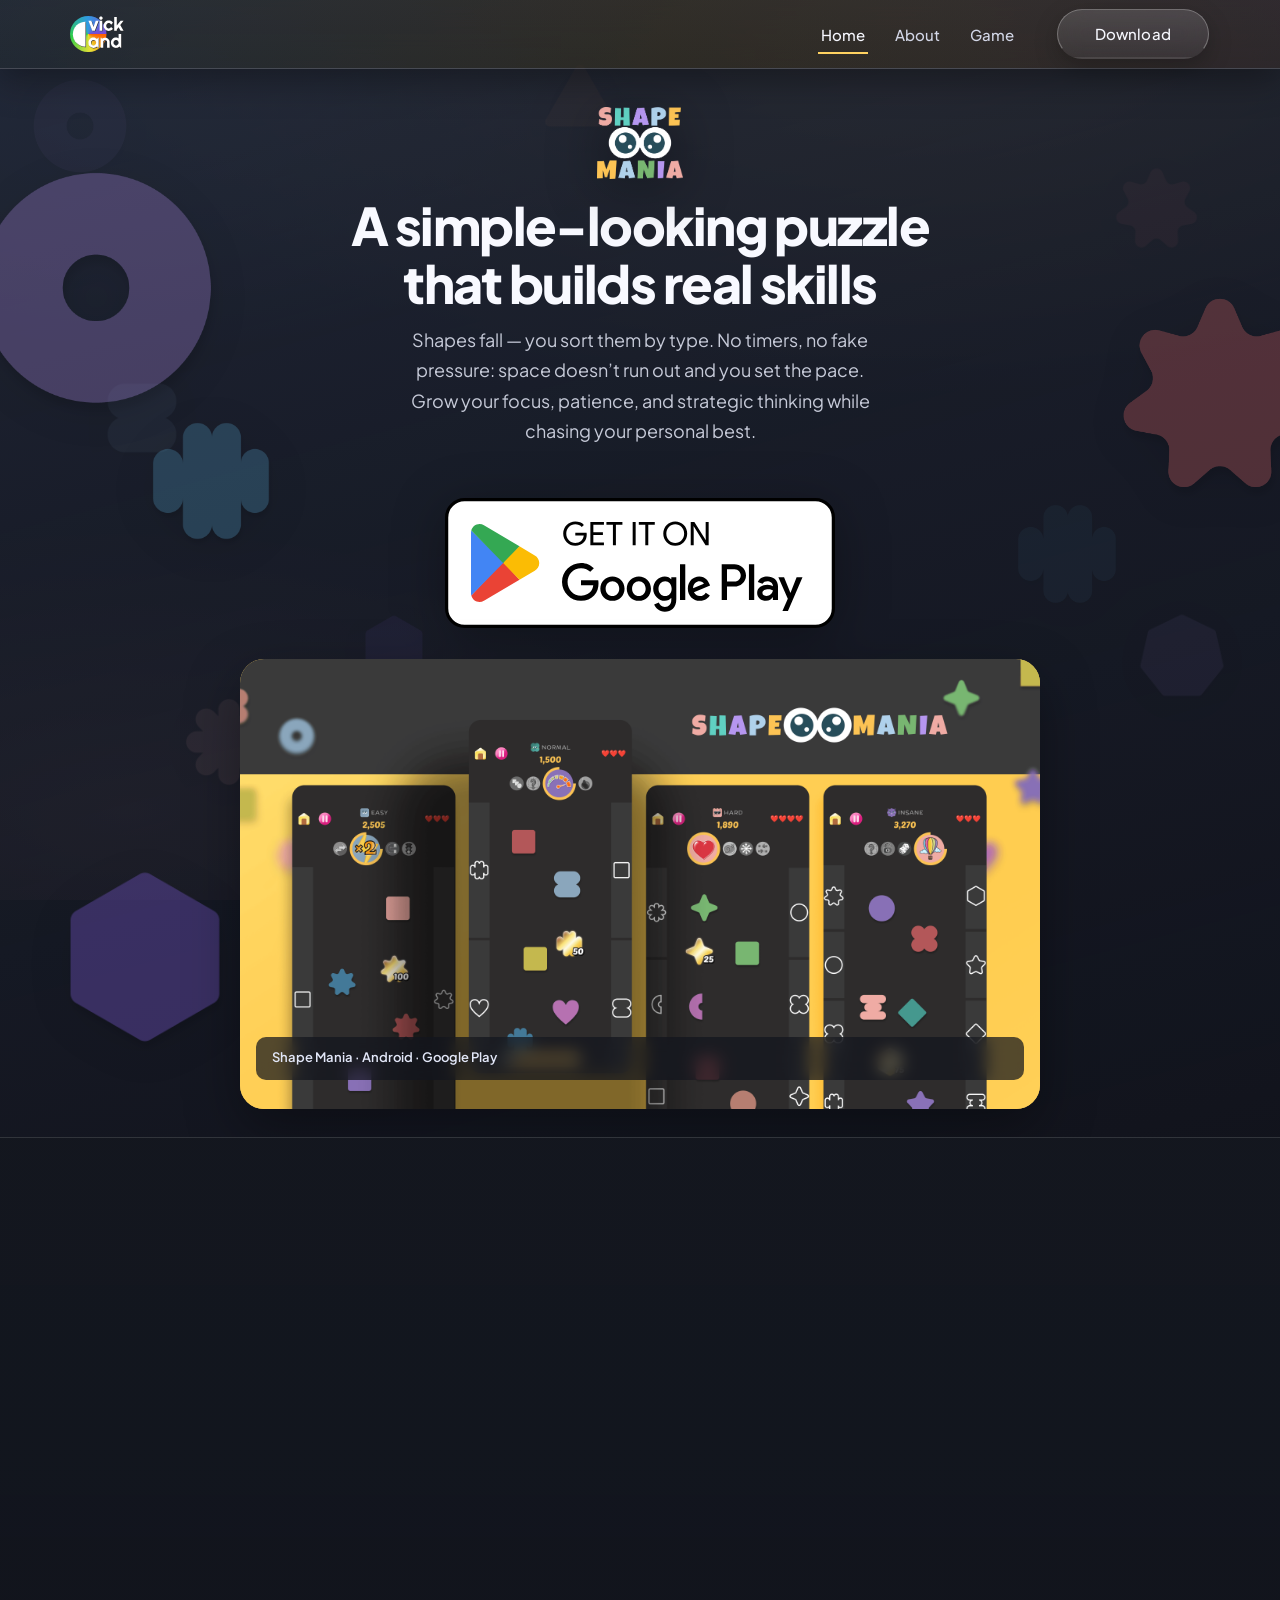
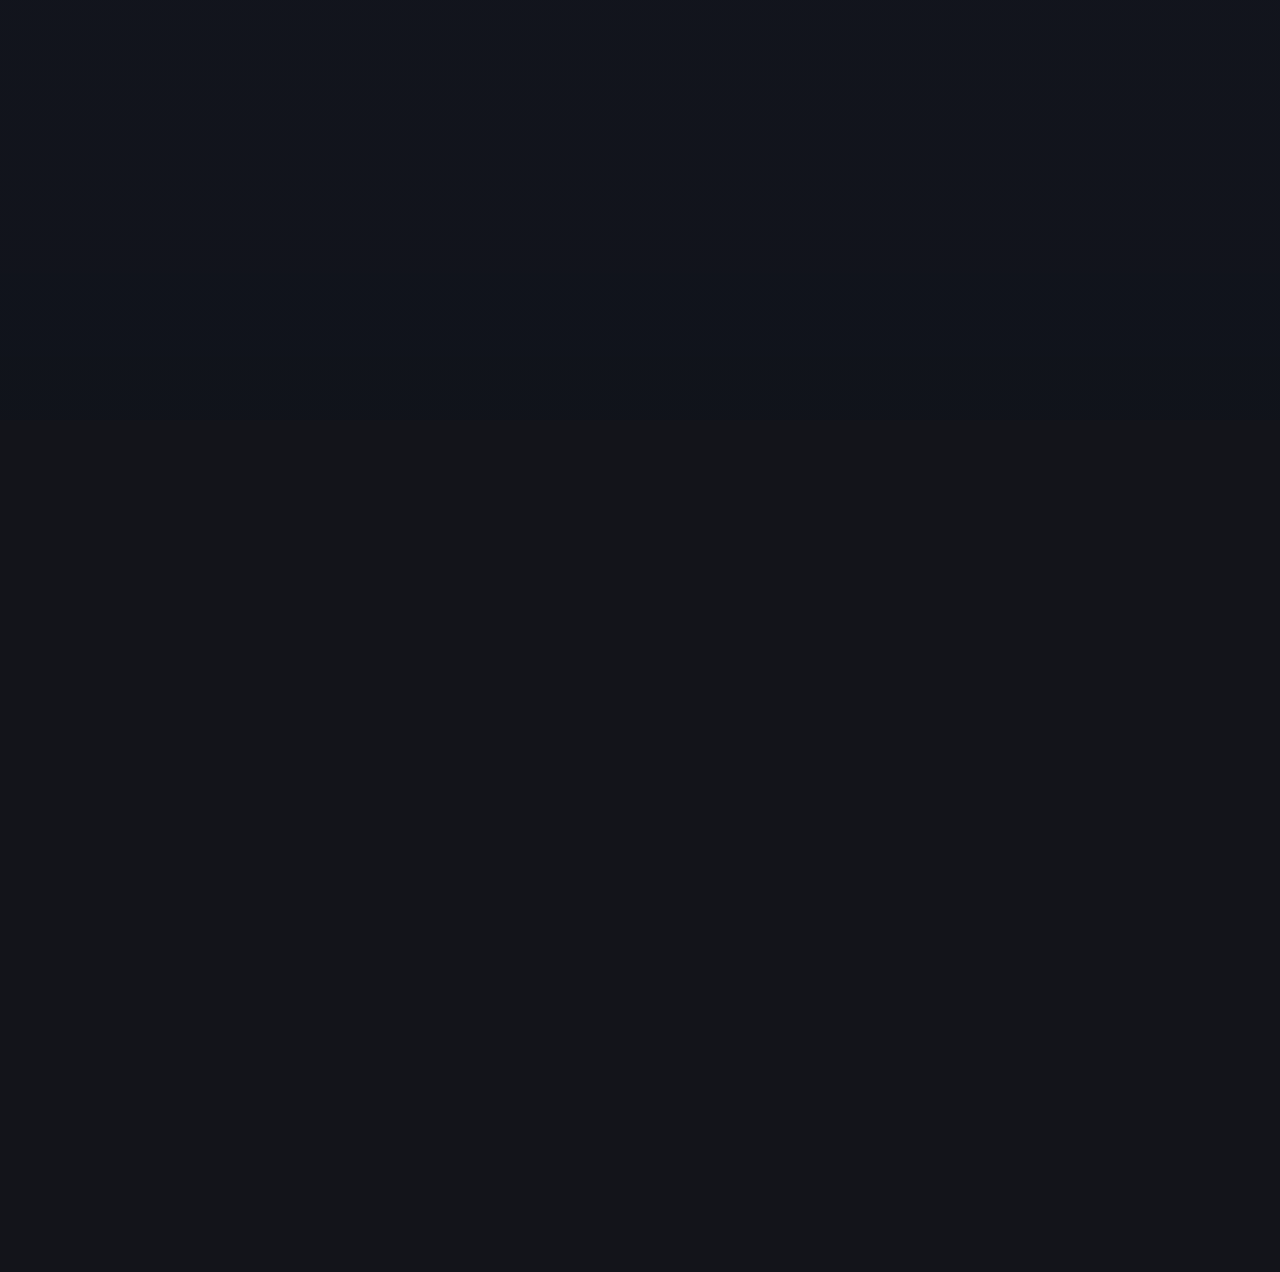
==== index.html @ 2ea6cae4 "Initial commit" ====
<!DOCTYPE html>
<html lang="en">
  <head>
    <meta charset="UTF-8" />
    <meta name="viewport" content="width=device-width, initial-scale=1" />
    <meta
      name="description"
      content="Shape Mania by VICKAND — sort falling shapes, beat your best score, daily challenges and streaks. Free on Google Play."
    />
    <title>Shape Mania — puzzle game by VICKAND</title>
    <meta name="robots" content="index, follow" />
    <link rel="canonical" href="/index.html" />
    <meta property="og:type" content="website" />
    <meta property="og:title" content="Shape Mania — puzzle game by VICKAND" />
    <meta
      property="og:description"
      content="Sort falling shapes, beat your best score, complete daily challenges, and keep your streak alive."
    />
    <meta property="og:url" content="/index.html" />
    <meta property="og:image" content="/assests/header%20image%20dev%20page%201.png" />
    <meta property="og:site_name" content="VICKAND" />
    <meta name="twitter:card" content="summary_large_image" />
    <meta name="twitter:title" content="Shape Mania — puzzle game by VICKAND" />
    <meta
      name="twitter:description"
      content="A skill-based puzzle game with self-paced gameplay, boosters, daily challenges, and streaks."
    />
    <meta name="twitter:image" content="/assests/header%20image%20dev%20page%201.png" />
    <meta name="theme-color" content="#ffd058" />
    <link rel="icon" type="image/svg+xml" href="assests/vickand%20logo%20favicon.svg" />
    <link rel="apple-touch-icon" href="assests/vickand%20logo%20favicon.svg" />
    <link rel="manifest" href="site.webmanifest" />
    <link rel="preconnect" href="https://fonts.googleapis.com" />
    <link rel="preconnect" href="https://fonts.gstatic.com" crossorigin />
    <link
      href="https://fonts.googleapis.com/css2?family=Plus+Jakarta+Sans:ital,wght@0,400;0,500;0,600;0,700;0,800;1,400&display=swap"
      rel="stylesheet"
    />
    <link rel="stylesheet" href="css/styles.css" />
  </head>
  <body>
    <a class="skip-link" href="#main">Skip to main content</a>
    <div class="ambient-shapes" aria-hidden="true">
      <span class="ambient-shapes__flake ambient-shapes__flake--1"></span>
      <span class="ambient-shapes__flake ambient-shapes__flake--2"></span>
      <span class="ambient-shapes__flake ambient-shapes__flake--3"></span>
      <span class="ambient-shapes__flake ambient-shapes__flake--4"></span>
      <span class="ambient-shapes__flake ambient-shapes__flake--5"></span>
      <span class="ambient-shapes__flake ambient-shapes__flake--6"></span>
      <span class="ambient-shapes__flake ambient-shapes__flake--7"></span>
      <span class="ambient-shapes__flake ambient-shapes__flake--8"></span>
    </div>
    <header class="site-header">
      <div class="container header-inner">
        <div class="brand" aria-label="VICKAND">
          <img
            src="assests/vickand%20logo%20no%20bg.svg"
            alt="VICKAND logo"
            width="54"
            height="54"
            decoding="async"
          />
        </div>
        <button
          type="button"
          class="nav-toggle"
          aria-expanded="false"
          aria-controls="site-menu"
          aria-label="Open menu"
        >
          <span class="nav-toggle-icon" aria-hidden="true"></span>
        </button>
        <nav class="site-nav" id="site-menu" aria-label="Main navigation">
          <ul>
            <li><a href="index.html" aria-current="page">Home</a></li>
            <li><a href="about.html">About</a></li>
            <li><a href="game.html">Game</a></li>
            <li class="nav-cta-wrap">
              <a
                class="nav-cta"
                href="https://play.google.com/store/apps/details?id=com.vickand.shapemania"
                >Download</a
              >
            </li>
          </ul>
        </nav>
      </div>
    </header>

    <main id="main">
      <section class="hero hero--focus" aria-labelledby="hero-title">
        <span class="hero-parallax-shape hero-parallax-shape--1" aria-hidden="true"></span>
        <span class="hero-parallax-shape hero-parallax-shape--2" aria-hidden="true"></span>
        <span class="hero-parallax-shape hero-parallax-shape--3" aria-hidden="true"></span>
        <div class="container">
          <div class="hero-focus reveal-on-scroll">
            <div class="game-mark game-mark--hero" aria-label="Shape Mania">
              <img
                src="assests/logo.png"
                alt="Shape Mania"
                width="280"
                height="80"
                decoding="async"
              />
            </div>
            <h1 id="hero-title">A simple-looking puzzle that builds real skills</h1>
            <p class="hero-lead hero-focus__lead">
              Shapes fall — you sort them by type. No timers, no fake pressure: space doesn’t run out
              and you set the pace. Grow your focus, patience, and strategic thinking while chasing your
              personal best.
            </p>

            <div class="hero-cta-hub">
              <a
                class="store-download-link"
                href="https://play.google.com/store/apps/details?id=com.vickand.shapemania"
                aria-label="Get Shape Mania on Google Play"
                ><img
                  src="assests/Store%20download%20button.svg"
                  alt="Get Shape Mania on Google Play"
                  width="390"
                  height="130"
                  decoding="async"
              /></a>
            </div>
          </div>

          <div class="hero-visual hero-visual--focus reveal-on-scroll reveal-on-scroll--delayed">
            <img
              src="assests/header%20image%20dev%20page%201.png"
              alt="Shape Mania screenshot — colourful shapes and gameplay"
              width="1200"
              height="750"
              decoding="async"
              fetchpriority="high"
            />
            <p class="hero-badge">Shape Mania · Android · Google Play</p>
          </div>
        </div>
      </section>

      <section class="section section--screens reveal-on-scroll" aria-labelledby="screens-title">
        <div class="container">
          <header class="section-header section-header--wide section-header--center">
            <h2 id="screens-title" class="section-title">Gameplay in motion</h2>
            <p class="section-intro">
              Stills from the live build — bright shapes, clear goals, room to focus.
            </p>
          </header>
          <div class="screenshot-strip screenshot-strip--five screenshot-strip--showcase" role="list">
            <figure class="screenshot-frame" role="listitem">
              <img
                src="assests/phone%20screenshot%208.png"
                alt="Shape Mania — in-game progression"
                width="390"
                height="844"
                loading="lazy"
                fetchpriority="low"
                decoding="async"
              />
            </figure>
            <figure class="screenshot-frame" role="listitem">
              <img
                src="assests/phone%20screenshot%202.png"
                alt="Shape Mania — colourful shapes on the board"
                width="390"
                height="844"
                loading="lazy"
                fetchpriority="low"
                decoding="async"
              />
            </figure>
            <figure class="screenshot-frame" role="listitem">
              <img
                src="assests/phone%20screenshot%203.png"
                alt="Shape Mania — sorting gameplay moment"
                width="390"
                height="844"
                loading="lazy"
                fetchpriority="low"
                decoding="async"
              />
            </figure>
            <figure class="screenshot-frame" role="listitem">
              <img
                src="assests/phone%20screenshot%206.png"
                alt="Shape Mania — challenge or menu screen"
                width="390"
                height="844"
                loading="lazy"
                fetchpriority="low"
                decoding="async"
              />
            </figure>
            <figure class="screenshot-frame" role="listitem">
              <img
                src="assests/phone%20screenshot%209.png"
                alt="Shape Mania — score or results view"
                width="390"
                height="844"
                loading="lazy"
                fetchpriority="low"
                decoding="async"
              />
            </figure>
          </div>
        </div>
      </section>

      <section class="section section--texture reveal-on-scroll" aria-labelledby="features-title">
        <div class="container">
          <header class="section-header section-header--center">
            <h2 id="features-title" class="section-title">What makes Shape Mania stick with you</h2>
            <p class="section-intro">
              The essentials of the experience — aligned with how we describe the game on Google Play.
            </p>
          </header>
          <div class="card-grid">
            <article class="card">
              <div class="card-icon" aria-hidden="true">
                <img
                  class="card-icon__img"
                  src="assests/shapes%20outline%20and%20fill-2.png"
                  alt=""
                  width="64"
                  height="64"
                  decoding="async"
                />
              </div>
              <h3>Real progress</h3>
              <p>
                Feel your focus sharpen, patterns click faster, and decisions get cleaner. That’s not
                cosmetic stats — it’s skill that compounds session after session.
              </p>
            </article>
            <article class="card">
              <div class="card-icon" aria-hidden="true">
                <img
                  class="card-icon__img"
                  src="assests/shapes%20outline%20and%20fill-5.png"
                  alt=""
                  width="64"
                  height="64"
                  decoding="async"
                />
              </div>
              <h3>You vs. your best score</h3>
              <p>
                No online leaderboards — just yesterday’s number waiting to be beaten. Honest competition
                with yourself.
              </p>
            </article>
            <article class="card">
              <div class="card-icon" aria-hidden="true">
                <img
                  class="card-icon__img"
                  src="assests/shapes%20outline%20and%20fill-11.png"
                  alt=""
                  width="64"
                  height="64"
                  decoding="async"
                />
              </div>
              <h3>Challenges &amp; streaks</h3>
              <p>
                Fresh daily objectives test you in new ways. Keep a streak going for rewards and turn
                consistency into a habit.
              </p>
            </article>
          </div>
        </div>
      </section>

      <section class="container reveal-on-scroll" aria-labelledby="cta-title">
        <div class="cta-band">
          <h2 id="cta-title">How far can you go?</h2>
          <p>
            Boosters add real strategy: play safe or risk big for score multipliers — your call. Track your
            personal history: last week’s ceiling becomes this week’s floor.
          </p>
          <a
            class="store-download-link"
            href="https://play.google.com/store/apps/details?id=com.vickand.shapemania"
            aria-label="Get Shape Mania on Google Play"
          >
            <img
              src="assests/Store%20download%20button.svg"
              alt="Get Shape Mania on Google Play"
              width="390"
              height="130"
              decoding="async"
              loading="lazy"
            />
          </a>
        </div>
      </section>
    </main>

    <footer class="site-footer">
      <div class="container footer-inner">
        <div class="footer-brand">
          <img
            src="assests/vickand%20logo%20no%20bg.svg"
            alt=""
            width="36"
            height="36"
            decoding="async"
          />
          <span>VICKAND · Shape Mania</span>
        </div>
        <div class="footer-links">
          <a href="about.html">About</a>
          <a href="game.html">Game</a>
          <a href="https://play.google.com/store/apps/details?id=com.vickand.shapemania">Google Play</a>
        </div>
      </div>
    </footer>

    <script src="js/main.js" defer></script>
  </body>
</html>
---- css/styles.css ----
/* VICKAND / Shape Mania — site styles
   Palette from brand assets; background textures use project images */

:root {
  --asset-header: url("../assests/header%20image%20dev%20page%201.png");
  --asset-promo: url("../assests/google%20play%20stop%20frame.png");
  --asset-shape-a: url("../assests/shapes%20outline%20and%20fill.png");
  --asset-shape-b: url("../assests/shapes%20outline%20and%20fill-5.png");
  --asset-shape-c: url("../assests/shapes%20outline%20and%20fill-10.png");
  --asset-shape-d: url("../assests/shapes%20outline%20and%20fill-2.png");
  --asset-shape-e: url("../assests/shapes%20outline%20and%20fill-3.png");
  --asset-shape-f: url("../assests/shapes%20outline%20and%20fill-4.png");
  --asset-shape-g: url("../assests/shapes%20outline%20and%20fill-7.png");
  --asset-shape-h: url("../assests/shapes%20outline%20and%20fill-11.png");
  --color-bg: #13141a;
  --color-bg-warm: #1b1d26;
  --color-surface: rgba(255, 255, 255, 0.08);
  --color-ink: #f7f8ff;
  --color-ink-muted: #c6cad8;
  --color-body: #dde1ee;
  --color-gold: #ffd261;
  --color-coral: #eea89b;
  --color-slate: #84abc4;
  --color-accent-rose: #b35759;
  --color-accent-green: #78b671;
  --color-border: rgba(232, 237, 255, 0.18);
  --color-btn-dark: #1a1f2c;
  --radius-sm: 10px;
  --radius-md: 16px;
  --radius-lg: 24px;
  --shadow-sm: 0 8px 24px rgba(0, 0, 0, 0.24);
  --shadow-md: 0 20px 54px rgba(0, 0, 0, 0.34);
  --font-sans: "Plus Jakarta Sans", system-ui, sans-serif;
  --header-height: 4.25rem;
  --ease-out: cubic-bezier(0.22, 1, 0.36, 1);
  --max-width: 72rem;
  --space-section: clamp(3.5rem, 8vw, 6rem);
  --ease-spring: cubic-bezier(0.34, 1.56, 0.64, 1);
  --duration-hover: 0.35s;
  --leading-body: 1.68;
  --leading-tight-heading: 1.18;
}

@keyframes hero-pulse-ring {
  0% {
    transform: scale(1);
    opacity: 0.55;
  }
  100% {
    transform: scale(1.18);
    opacity: 0;
  }
}

/* Continuous gold sweep on primary CTA */
@keyframes hero-shine-loop {
  0% {
    transform: translateX(-165%) skewX(-11deg);
  }
  100% {
    transform: translateX(235%) skewX(-11deg);
  }
}

@keyframes float-visual {
  0%,
  100% {
    transform: translateY(0);
  }
  50% {
    transform: translateY(-6px);
  }
}

@keyframes shape-drift-a {
  0%,
  100% {
    transform: translate3d(var(--parallax-x, 0px), var(--parallax-y, 0px), 0) rotate(-4deg);
  }
  50% {
    transform: translate3d(
        calc(var(--parallax-x, 0px) - 12px),
        calc(var(--parallax-y, 0px) - 10px),
        0
      )
      rotate(4deg);
  }
}

@keyframes shape-drift-b {
  0%,
  100% {
    transform: translate3d(var(--parallax-x, 0px), var(--parallax-y, 0px), 0) rotate(6deg);
  }
  50% {
    transform: translate3d(
        calc(var(--parallax-x, 0px) + 10px),
        calc(var(--parallax-y, 0px) + 12px),
        0
      )
      rotate(-4deg);
  }
}

@keyframes shape-drift-c {
  0%,
  100% {
    transform: translate3d(var(--parallax-x, 0px), var(--parallax-y, 0px), 0) rotate(-3deg) scale(1);
  }
  33% {
    transform: translate3d(
        calc(var(--parallax-x, 0px) + 14px),
        calc(var(--parallax-y, 0px) - 16px),
        0
      )
      rotate(8deg)
      scale(1.05);
  }
  66% {
    transform: translate3d(
        calc(var(--parallax-x, 0px) - 12px),
        calc(var(--parallax-y, 0px) + 10px),
        0
      )
      rotate(-6deg)
      scale(0.97);
  }
}

@keyframes nav-item-in {
  from {
    opacity: 0;
    transform: translateX(16px);
  }
  to {
    opacity: 1;
    transform: translateX(0);
  }
}

@keyframes ambient-float-1 {
  0%,
  100% {
    transform: translate3d(0, 0, 0) rotate(0deg);
  }
  25% {
    transform: translate3d(2.8vmin, -3.4vmin, 0) rotate(9deg);
  }
  50% {
    transform: translate3d(-2.2vmin, -1.2vmin, 0) rotate(-6deg);
  }
  75% {
    transform: translate3d(-2.6vmin, 3.2vmin, 0) rotate(7deg);
  }
}

@keyframes ambient-float-2 {
  0%,
  100% {
    transform: translate3d(0, 0, 0) rotate(0deg) scale(1);
  }
  33% {
    transform: translate3d(-3.6vmin, 2.9vmin, 0) rotate(-11deg) scale(1.1);
  }
  66% {
    transform: translate3d(3.2vmin, -2.4vmin, 0) rotate(9deg) scale(0.94);
  }
}

@keyframes ambient-float-3 {
  0%,
  100% {
    transform: translate3d(0, 0, 0) rotate(0deg);
  }
  20% {
    transform: translate3d(2.6vmin, 3.4vmin, 0) rotate(8deg);
  }
  45% {
    transform: translate3d(-3vmin, 1.8vmin, 0) rotate(-5deg);
  }
  70% {
    transform: translate3d(-2.4vmin, -3.1vmin, 0) rotate(-9deg);
  }
  90% {
    transform: translate3d(1.8vmin, -1.4vmin, 0) rotate(5deg);
  }
}

*,
*::before,
*::after {
  box-sizing: border-box;
}

html {
  scroll-behavior: smooth;
  background-color: var(--color-bg);
}

@media (prefers-reduced-motion: reduce) {
  html {
    scroll-behavior: auto;
  }

  *,
  *::before,
  *::after {
    animation-duration: 0.01ms !important;
    animation-iteration-count: 1 !important;
    transition-duration: 0.01ms !important;
  }

  .btn-play-hero__pulse,
  .hero-visual--focus {
    animation: none !important;
  }

  .btn-play-hero__shine::after {
    animation: none !important;
    opacity: 0 !important;
  }

  .reveal-on-scroll {
    opacity: 1 !important;
    transform: none !important;
  }

  .ambient-shapes__flake {
    animation: none !important;
  }

  .hero-parallax-shape {
    animation: none !important;
  }

  .hero--focus::after,
  .section--screens::before,
  .section--screens::after {
    animation: none !important;
  }
}

body {
  margin: 0;
  font-family: var(--font-sans);
  font-size: 1.0625rem;
  line-height: var(--leading-body);
  color: var(--color-body);
  background-color: transparent;
  -webkit-font-smoothing: antialiased;
  position: relative;
  isolation: isolate;
}

body.is-menu-open {
  overflow: hidden;
}

/* Soft page wash (CSS only — no promo / header artwork) */
body::before {
  content: "";
  position: fixed;
  inset: 0;
  z-index: -2;
  pointer-events: none;
  background: radial-gradient(
      ellipse 120% 80% at 70% 0%,
      rgba(255, 210, 97, 0.2) 0%,
      transparent 55%
    ),
    radial-gradient(
      ellipse 90% 60% at 10% 90%,
      rgba(238, 168, 155, 0.12) 0%,
      transparent 52%
    ),
    radial-gradient(
      ellipse 75% 62% at 12% 8%,
      rgba(132, 171, 196, 0.16) 0%,
      transparent 50%
    ),
    var(--color-bg);
}

/* Floating shape sprites — no Google Play / hero promo art */
.ambient-shapes {
  position: fixed;
  inset: 0;
  z-index: 0;
  pointer-events: none;
  overflow: hidden;
}

.ambient-shapes__flake {
  position: absolute;
  display: block;
  background-size: contain;
  background-repeat: no-repeat;
  background-position: center;
  opacity: 0.27;
  transform-origin: 50% 50%;
  will-change: transform;
  filter: drop-shadow(0 4px 14px rgba(0, 0, 0, 0.25));
}

.ambient-shapes__flake--1 {
  top: 8%;
  left: 2%;
  width: min(11vw, 108px);
  height: min(11vw, 108px);
  background-image: var(--asset-shape-a);
  animation: ambient-float-1 22s cubic-bezier(0.45, 0, 0.55, 1) infinite;
}

.ambient-shapes__flake--2 {
  top: 18%;
  right: 6%;
  width: min(9vw, 92px);
  height: min(9vw, 92px);
  background-image: var(--asset-shape-d);
  animation: ambient-float-2 28s cubic-bezier(0.45, 0, 0.55, 1) infinite;
  animation-delay: -5s;
}

.ambient-shapes__flake--3 {
  top: 42%;
  left: 8%;
  width: min(8vw, 80px);
  height: min(8vw, 80px);
  background-image: var(--asset-shape-e);
  animation: ambient-float-3 20s cubic-bezier(0.45, 0, 0.55, 1) infinite;
  animation-delay: -3s;
}

.ambient-shapes__flake--4 {
  bottom: 12%;
  left: 14%;
  width: min(10vw, 100px);
  height: min(10vw, 100px);
  background-image: var(--asset-shape-b);
  animation: ambient-float-2 25s cubic-bezier(0.45, 0, 0.55, 1) infinite;
  animation-delay: -9s;
}

.ambient-shapes__flake--5 {
  top: 55%;
  right: 12%;
  width: min(12vw, 118px);
  height: min(12vw, 118px);
  background-image: var(--asset-shape-f);
  animation: ambient-float-1 30s cubic-bezier(0.45, 0, 0.55, 1) infinite;
  animation-delay: -7s;
}

.ambient-shapes__flake--6 {
  bottom: 22%;
  right: 4%;
  width: min(9vw, 94px);
  height: min(9vw, 94px);
  background-image: var(--asset-shape-c);
  animation: ambient-float-3 24s cubic-bezier(0.45, 0, 0.55, 1) infinite;
  animation-delay: -11s;
}

.ambient-shapes__flake--7 {
  top: 68%;
  left: 28%;
  width: min(7vw, 72px);
  height: min(7vw, 72px);
  background-image: var(--asset-shape-g);
  animation: ambient-float-2 18s cubic-bezier(0.45, 0, 0.55, 1) infinite;
  animation-delay: -4s;
}

.ambient-shapes__flake--8 {
  top: 6%;
  left: 42%;
  width: min(8vw, 84px);
  height: min(8vw, 84px);
  background-image: var(--asset-shape-h);
  animation: ambient-float-1 26s cubic-bezier(0.45, 0, 0.55, 1) infinite;
  animation-delay: -13s;
}

@media (max-width: 640px) {
  .ambient-shapes__flake {
    opacity: 0.19;
  }

  .ambient-shapes__flake--7,
  .ambient-shapes__flake--8 {
    display: none;
  }
}

main,
.site-footer {
  position: relative;
  z-index: 1;
}

img {
  max-width: 100%;
  height: auto;
  display: block;
}

a {
  color: var(--color-accent-rose);
  text-decoration-thickness: 1px;
  text-underline-offset: 0.15em;
  transition: color var(--duration-hover) var(--ease-out);
}

a:hover {
  color: var(--color-ink);
}

:focus-visible {
  outline: 2px solid var(--color-accent-green);
  outline-offset: 3px;
}

.skip-link {
  position: absolute;
  left: -9999px;
  top: 0;
  padding: 0.75rem 1rem;
  background: var(--color-ink);
  color: var(--color-surface);
  z-index: 9999;
  border-radius: var(--radius-sm);
}

.skip-link:focus {
  left: 1rem;
  top: 1rem;
}

/* ---------- Layout ---------- */

.container {
  width: min(100% - 2rem, var(--max-width));
  margin-inline: auto;
}

/* ---------- Site header ---------- */

.site-header {
  position: sticky;
  top: 0;
  z-index: 200;
  min-height: var(--header-height);
  padding-block: 0.35rem;
  background: linear-gradient(180deg, rgba(24, 27, 36, 0.82) 0%, rgba(19, 22, 30, 0.8) 100%);
  backdrop-filter: blur(14px);
  -webkit-backdrop-filter: blur(14px);
  border-bottom: 1px solid rgba(198, 202, 216, 0.26);
  box-shadow: 0 10px 36px rgba(0, 0, 0, 0.35);
  transition: background 0.35s var(--ease-out), box-shadow 0.35s var(--ease-out),
    border-color 0.35s var(--ease-out);
}

.site-header:hover {
  background: linear-gradient(180deg, rgba(30, 33, 44, 0.9) 0%, rgba(20, 23, 32, 0.88) 100%);
  border-bottom-color: rgba(255, 210, 97, 0.42);
  box-shadow: 0 16px 40px rgba(0, 0, 0, 0.4);
}

.site-header::before {
  content: "";
  position: absolute;
  inset: 0;
  pointer-events: none;
  background: linear-gradient(
    90deg,
    rgba(132, 171, 196, 0.2) 0%,
    rgba(255, 210, 97, 0.16) 52%,
    rgba(238, 168, 155, 0.18) 100%
  );
  opacity: 0.55;
}

.header-inner {
  position: relative;
  z-index: 1;
  min-height: calc(var(--header-height) - 0.7rem);
  padding-inline: 0.35rem;
  display: flex;
  align-items: center;
  justify-content: space-between;
  gap: 1.2rem;
}

.brand {
  display: flex;
  align-items: center;
  gap: 0;
  text-decoration: none;
  color: var(--color-ink);
  font-weight: 700;
  font-size: 1.125rem;
  letter-spacing: -0.02em;
  transition: transform var(--duration-hover) var(--ease-out),
    opacity var(--duration-hover) var(--ease-out);
}

.brand:hover {
  color: var(--color-ink);
  transform: translateY(-1px);
}

.brand:active {
  transform: translateY(0);
}

.brand img {
  width: 54px;
  height: 54px;
  object-fit: contain;
  border-radius: var(--radius-sm);
  transition: transform 0.4s var(--ease-out), box-shadow 0.4s var(--ease-out);
}

.brand:hover img {
  transform: scale(1.06) rotate(-2deg);
  box-shadow: 0 8px 24px rgba(255, 208, 88, 0.35);
}

.nav-toggle {
  display: none;
  align-items: center;
  justify-content: center;
  width: 44px;
  height: 44px;
  padding: 0;
  border: 1px solid var(--color-border);
  border-radius: var(--radius-sm);
  background: var(--color-surface);
  cursor: pointer;
  color: var(--color-ink);
  transition: transform 0.35s var(--ease-spring), background 0.35s var(--ease-out),
    border-color 0.35s var(--ease-out), box-shadow 0.35s var(--ease-out);
}

.nav-toggle:hover {
  border-color: rgba(46, 44, 44, 0.16);
  box-shadow: 0 6px 22px rgba(255, 208, 88, 0.28);
  background: #fffef9;
}

.nav-toggle[aria-expanded="true"] {
  background: linear-gradient(180deg, rgba(40, 46, 63, 0.92) 0%, rgba(28, 33, 48, 0.94) 100%);
  border-color: rgba(255, 210, 97, 0.5);
  box-shadow: 0 10px 26px rgba(0, 0, 0, 0.34), 0 0 0 1px rgba(255, 210, 97, 0.18) inset;
  color: #ffe8a7;
}

.nav-toggle:active {
  transform: scale(0.96);
}

.nav-toggle-icon {
  display: block;
  width: 20px;
  height: 2px;
  background: currentColor;
  position: relative;
  transition: background 0.38s var(--ease-out);
}

.nav-toggle-icon::before,
.nav-toggle-icon::after {
  content: "";
  position: absolute;
  left: 0;
  width: 100%;
  height: 2px;
  background: currentColor;
  border-radius: 1px;
  transition: transform 0.38s var(--ease-spring), top 0.38s var(--ease-spring),
    opacity 0.25s var(--ease-out);
}

.nav-toggle-icon::before {
  top: -6px;
}

.nav-toggle-icon::after {
  top: 6px;
}

[aria-expanded="true"] .nav-toggle-icon {
  background: transparent;
}

[aria-expanded="true"] .nav-toggle-icon::before {
  top: 0;
  transform: rotate(45deg);
}

[aria-expanded="true"] .nav-toggle-icon::after {
  top: 0;
  transform: rotate(-45deg);
}

.site-nav ul {
  list-style: none;
  margin: 0;
  padding: 0;
  display: flex;
  align-items: center;
  gap: 0.45rem 1.5rem;
}

.site-nav a {
  text-decoration: none;
  color: #d3d7e7;
  font-weight: 500;
  font-size: 0.9375rem;
  padding: 0.5rem 0.2rem;
  border-bottom: 2px solid transparent;
  transition: color var(--duration-hover) var(--ease-out),
    border-color var(--duration-hover) var(--ease-out), transform 0.3s var(--ease-out);
}

.site-nav a:hover {
  color: #ffffff;
  border-bottom-color: rgba(255, 208, 88, 0.65);
  transform: translateY(-1px);
}

.site-nav a[aria-current="page"] {
  color: var(--color-ink);
  border-bottom-color: var(--color-gold);
}

.nav-cta {
  display: inline-flex;
  align-items: center;
  justify-content: center;
  padding: 0.95rem 2.6rem;
  margin: 0.15rem 0.1rem;
  min-height: 3.1rem;
  min-width: 9.5rem;
  border-radius: 999px;
  background: linear-gradient(180deg, rgba(255, 255, 255, 0.14) 0%, rgba(255, 255, 255, 0.06) 100%);
  color: #f7f8ff !important;
  font-weight: 600;
  font-size: 0.875rem;
  letter-spacing: 0.01em;
  border: 1px solid rgba(255, 255, 255, 0.28);
  backdrop-filter: blur(14px);
  -webkit-backdrop-filter: blur(14px);
  text-decoration: none !important;
  transition: transform 0.35s var(--ease-spring), box-shadow 0.35s var(--ease-out),
    background 0.35s var(--ease-out);
  box-shadow: var(--shadow-sm);
}

.nav-cta:hover {
  color: #ffffff !important;
  transform: translateY(-2px) scale(1.03);
  box-shadow: 0 14px 36px rgba(46, 44, 44, 0.18), 0 0 0 1px rgba(255, 208, 88, 0.35);
  background: linear-gradient(180deg, rgba(255, 255, 255, 0.2) 0%, rgba(255, 255, 255, 0.1) 100%);
}

.nav-backdrop {
  position: fixed;
  inset: 0;
  top: var(--header-height);
  z-index: 150;
  background: rgba(46, 44, 44, 0.3);
  backdrop-filter: blur(5px);
  -webkit-backdrop-filter: blur(5px);
  opacity: 0;
  visibility: hidden;
  pointer-events: none;
  transition: opacity 0.4s var(--ease-out), visibility 0.4s;
}

.nav-backdrop.is-visible {
  opacity: 1;
  visibility: visible;
  pointer-events: auto;
}

@media (max-width: 768px) {
  .site-header {
    padding-block: 0.2rem;
  }

  .header-inner {
    min-height: calc(var(--header-height) - 0.4rem);
    padding-inline: 0.1rem;
  }

  .nav-toggle {
    display: flex;
  }

  .site-nav {
    position: fixed;
    top: var(--header-height);
    right: 0;
    bottom: 0;
    left: 0;
    width: 100%;
    max-width: 100%;
    max-height: calc(100dvh - var(--header-height));
    overflow-y: auto;
    background: linear-gradient(180deg, rgba(26, 31, 45, 0.97) 0%, rgba(18, 22, 34, 0.98) 100%);
    backdrop-filter: blur(18px);
    -webkit-backdrop-filter: blur(18px);
    padding: 1.1rem 1.1rem 1.6rem;
    border-top: 1px solid rgba(255, 255, 255, 0.14);
    border-left: none;
    border-radius: 0;
    box-shadow: 0 16px 42px rgba(0, 0, 0, 0.46);
    z-index: 180;
    transform: translateY(-8px);
    opacity: 0;
    visibility: hidden;
    transition: transform 0.38s var(--ease-spring), opacity 0.32s var(--ease-out),
      visibility 0.38s, box-shadow 0.38s var(--ease-out);
  }

  .site-nav.is-open {
    transform: translateY(0);
    opacity: 1;
    visibility: visible;
  }

  .site-nav ul {
    flex-direction: column;
    align-items: stretch;
    gap: 0;
  }

  .site-nav li {
    border-bottom: 1px solid var(--color-border);
    opacity: 0;
    transform: translateX(12px);
  }

  .site-nav.is-open li {
    animation: nav-item-in 0.45s var(--ease-out) forwards;
  }

  .site-nav.is-open li:nth-child(1) {
    animation-delay: 0.04s;
  }
  .site-nav.is-open li:nth-child(2) {
    animation-delay: 0.09s;
  }
  .site-nav.is-open li:nth-child(3) {
    animation-delay: 0.14s;
  }
  .site-nav.is-open li:nth-child(4) {
    animation-delay: 0.19s;
  }

  .site-nav a {
    display: block;
    padding: 1rem 0;
    font-size: 1.0625rem;
  }

  .site-nav a:hover {
    transform: translateX(4px);
  }

  .site-nav .nav-cta-wrap {
    margin-top: 1rem;
    border: none;
  }

  .site-nav .nav-cta {
    width: 100%;
    padding: 1rem 1.55rem;
    min-height: 3.15rem;
  }

  /* Mobile perf: tone down expensive blur/filter layers */
  .site-header,
  .site-nav,
  .nav-backdrop,
  .card,
  .cta-band,
  .split-visual,
  .screenshot-frame {
    backdrop-filter: none;
    -webkit-backdrop-filter: none;
  }

  .ambient-shapes__flake,
  .hero-parallax-shape,
  .hero--focus::after,
  .section--screens::before,
  .section--screens::after {
    filter: none;
  }

  .ambient-shapes__flake {
    opacity: 0.16;
  }
}

@media (max-width: 768px) and (pointer: coarse) {
  /* iOS/Android keeps :hover after tap; avoid the white sticky square */
  .nav-toggle:hover {
    background: var(--color-surface);
    border-color: var(--color-border);
    box-shadow: none;
  }
}

@media (min-width: 769px) {
  .site-nav .nav-cta-wrap {
    margin-left: 0.85rem;
    list-style: none;
  }
}

/* ---------- Hero ---------- */

.hero {
  position: relative;
  padding: clamp(2.5rem, 6vw, 4rem) 0 var(--space-section);
  background: linear-gradient(
    165deg,
    rgba(34, 41, 58, 0.82) 0%,
    rgba(26, 31, 45, 0.74) 40%,
    rgba(17, 20, 31, 0.62) 100%
  );
  overflow: hidden;
}

.hero .container {
  position: relative;
  z-index: 1;
  display: flex;
  flex-direction: column;
  align-items: center;
}

/* Home: centered story + primary install as focal point */
.hero--focus {
  --parallax-x: 0px;
  --parallax-y: 0px;
  padding-top: clamp(1.35rem, 3.2vw, 2.35rem);
  padding-bottom: clamp(1rem, 2.75vw, 1.75rem);
}

/* Intentionally no .hero::before — avoids google play stop frame / yellow promo on hero */

.hero--focus::after {
  content: "";
  position: absolute;
  z-index: 0;
  width: min(26vw, 268px);
  aspect-ratio: 1;
  left: -3%;
  top: 8%;
  background-image: var(--asset-shape-a);
  background-size: contain;
  background-repeat: no-repeat;
  opacity: 0.4;
  pointer-events: none;
  animation: shape-drift-a 14s ease-in-out infinite;
  will-change: transform;
  filter: drop-shadow(0 8px 22px rgba(0, 0, 0, 0.22));
}

.hero-parallax-shape {
  position: absolute;
  z-index: 0;
  display: block;
  pointer-events: none;
  background-size: contain;
  background-repeat: no-repeat;
  background-position: center;
  opacity: 0.38;
  will-change: transform;
  filter: drop-shadow(0 8px 24px rgba(0, 0, 0, 0.24));
}

.hero-parallax-shape--1 {
  top: 20%;
  right: -4%;
  width: min(22vw, 220px);
  aspect-ratio: 1;
  background-image: var(--asset-shape-d);
  animation: shape-drift-b 16s ease-in-out infinite;
  animation-delay: -3s;
}

.hero-parallax-shape--2 {
  bottom: 8%;
  left: 4%;
  width: min(19vw, 188px);
  aspect-ratio: 1;
  background-image: var(--asset-shape-g);
  animation: shape-drift-c 18s ease-in-out infinite;
  animation-delay: -6s;
}

.hero-parallax-shape--3 {
  top: 32%;
  left: 11%;
  width: min(14vw, 140px);
  aspect-ratio: 1;
  background-image: var(--asset-shape-f);
  animation: shape-drift-a 15s ease-in-out infinite;
  animation-delay: -8s;
  opacity: 0.4;
}

@media (max-width: 640px) {
  .hero-parallax-shape--1 {
    top: 14%;
    right: -8%;
    width: min(30vw, 140px);
    opacity: 0.32;
  }

  .hero-parallax-shape--2 {
    bottom: 4%;
    left: -2%;
    width: min(28vw, 128px);
    opacity: 0.3;
  }

  .hero-parallax-shape--3 {
    top: 28%;
    left: -4%;
    width: min(24vw, 116px);
    opacity: 0.32;
  }
}

.hero-focus {
  text-align: center;
  max-width: 38rem;
  width: 100%;
  margin-inline: auto;
  padding-bottom: clamp(1.15rem, 2.8vw, 1.9rem);
  display: flex;
  flex-direction: column;
  align-items: center;
}

.game-mark {
  display: inline-flex;
  align-items: center;
  justify-content: center;
  margin: 0 auto 0.65rem;
  padding: 0.35rem 0.65rem;
  border-radius: 999px;
  background: rgba(255, 255, 255, 0.1);
  border: 1px solid rgba(255, 255, 255, 0.24);
  box-shadow: 0 12px 30px rgba(0, 0, 0, 0.28);
  backdrop-filter: blur(10px);
  -webkit-backdrop-filter: blur(10px);
}

.game-mark--hero {
  display: flex;
  align-items: center;
  justify-content: center;
  margin: 0 auto clamp(0.65rem, 2vw, 1.1rem);
  padding: 0;
  max-width: min(100%, 24rem);
  background: none;
  border: none;
  box-shadow: none;
  backdrop-filter: none;
  -webkit-backdrop-filter: none;
  border-radius: 0;
}

.game-mark img {
  height: clamp(32px, 6vw, 44px);
  width: auto;
}

.game-mark--hero img {
  height: auto;
  width: 100%;
  max-height: clamp(2.85rem, 12vw, 4.5rem);
  object-fit: contain;
  object-position: center;
  filter: drop-shadow(0 8px 28px rgba(0, 0, 0, 0.45));
}

.hero-focus h1 {
  margin: 0 auto 0.75rem;
  font-size: clamp(2rem, 4.5vw, 3.25rem);
  font-weight: 800;
  line-height: 1.12;
  letter-spacing: -0.03em;
  color: #f8f9ff;
  max-width: 22ch;
  text-wrap: balance;
}

@media (min-width: 960px) {
  .hero-focus h1 {
    max-width: 26ch;
  }
}

.hero-focus__lead {
  margin: 0 auto;
  max-width: 44ch;
  line-height: 1.7;
  text-wrap: pretty;
  color: var(--color-body);
}

.hero-cta-hub {
  display: flex;
  flex-direction: column;
  align-items: center;
  gap: 0.75rem;
  margin-top: clamp(1.05rem, 2.8vw, 1.45rem);
  width: 100%;
  justify-content: center;
}

.btn-play-hero {
  position: relative;
  display: inline-flex;
  align-items: center;
  justify-content: center;
  box-sizing: border-box;
  width: fit-content;
  max-width: 100%;
  margin: 0.35rem auto;
  padding: 1.15rem 1.95rem;
  border-radius: 999px;
  font-family: inherit;
  font-weight: 600;
  font-size: clamp(1rem, 2.5vw, 1.125rem);
  letter-spacing: 0.01em;
  line-height: 1;
  text-decoration: none;
  color: #1a1f2c !important;
  background: linear-gradient(145deg, #ffe078 0%, var(--color-gold) 40%, #ffc93d 100%);
  border: 2px solid rgba(255, 255, 255, 0.55);
  box-shadow: 0 4px 0 rgba(180, 130, 40, 0.35), 0 18px 48px rgba(255, 200, 70, 0.45),
    0 0 0 1px rgba(46, 44, 44, 0.06);
  cursor: pointer;
  overflow: visible;
  transition: transform 0.4s var(--ease-spring), box-shadow 0.4s var(--ease-out),
    filter 0.35s var(--ease-out), color 0.35s var(--ease-out);
}

.btn-play-hero:hover {
  color: #141720 !important;
  transform: translateY(-4px) scale(1.03);
  filter: brightness(1.03);
  box-shadow: 0 6px 0 rgba(180, 130, 40, 0.38), 0 26px 56px rgba(255, 190, 60, 0.55),
    0 0 0 1px rgba(46, 44, 44, 0.08);
}

.btn-play-hero:active {
  color: #141720 !important;
  transform: translateY(-1px) scale(1.01);
  box-shadow: 0 2px 0 rgba(180, 130, 40, 0.35), 0 12px 32px rgba(255, 200, 70, 0.4);
}

.btn-play-hero__inner {
  position: relative;
  z-index: 2;
  display: inline-flex;
  align-items: center;
  justify-content: center;
  gap: 0.65rem;
  min-width: 0;
  text-align: center;
  transform: none;
}

.btn-play-hero__icon {
  flex-shrink: 0;
  opacity: 1;
  color: inherit;
  display: block;
}

.btn-play-hero__pulse {
  position: absolute;
  inset: -6px;
  border-radius: inherit;
  border: 2px solid rgba(255, 208, 88, 0.85);
  z-index: 0;
  pointer-events: none;
  animation: hero-pulse-ring 2.4s var(--ease-out) infinite;
}

.btn-play-hero__shine {
  position: absolute;
  inset: 0;
  border-radius: inherit;
  overflow: hidden;
  z-index: 1;
  pointer-events: none;
}

.btn-play-hero__shine::after {
  content: "";
  position: absolute;
  top: 0;
  bottom: 0;
  width: 45%;
  left: 0;
  background: linear-gradient(
    105deg,
    transparent 0%,
    rgba(255, 255, 255, 0.75) 48%,
    rgba(255, 246, 210, 0.35) 52%,
    transparent 100%
  );
  opacity: 0.72;
  animation: hero-shine-loop 3.2s linear infinite;
  will-change: transform;
}

.btn-play-hero:hover .btn-play-hero__shine::after {
  opacity: 0.92;
  animation-duration: 2.35s;
}

.store-download-link {
  display: inline-flex;
  align-items: center;
  justify-content: center;
  text-decoration: none;
  line-height: 0;
}

.store-download-link img {
  display: block;
  width: clamp(220px, 64vw, 390px);
  height: auto;
  max-width: 100%;
  filter: drop-shadow(0 10px 26px rgba(0, 0, 0, 0.3));
  transition: transform 0.35s var(--ease-spring), filter 0.35s var(--ease-out);
}

.store-download-link:hover img {
  transform: translateY(-2px) scale(1.015);
  filter: drop-shadow(0 14px 32px rgba(0, 0, 0, 0.34));
}

.hero-visual--focus {
  margin-top: 0;
  animation: float-visual 5.5s ease-in-out infinite;
  transition: box-shadow 0.45s var(--ease-out);
}

.hero-visual--focus:hover {
  box-shadow: 0 24px 56px rgba(46, 44, 44, 0.16);
}

.hero-visual--focus img {
  transition: transform 0.45s var(--ease-spring);
}

.hero-visual--focus:hover img {
  transform: scale(1.02);
}

/* Hero promo: show full artwork (no crop); gold frame fills any letterboxing */
.hero--focus .hero-visual {
  max-width: min(100%, 50rem);
  margin-inline: auto;
  display: block;
}

.hero--focus .hero-visual img {
  width: 100%;
  height: auto;
  aspect-ratio: auto;
  object-fit: contain;
  object-position: center center;
  display: block;
}

.section-eyebrow--spaced {
  margin-bottom: 0.65rem;
}

/* Scroll reveal */
.reveal-on-scroll {
  opacity: 1;
  transform: none;
}

.js .reveal-on-scroll {
  opacity: 0;
  transform: translateY(18px);
  transition: opacity 0.65s var(--ease-out), transform 0.65s var(--ease-out);
}

.js .reveal-on-scroll.is-visible {
  opacity: 1;
  transform: translateY(0);
}

.js .reveal-on-scroll--delayed {
  transition-delay: 0.12s;
}

.hero-grid {
  display: grid;
  gap: clamp(2rem, 5vw, 3.5rem);
  align-items: center;
}

@media (min-width: 900px) {
  .hero-grid {
    grid-template-columns: 1fr 1.05fr;
    gap: 3rem;
  }
}

.hero-copy h1 {
  margin: 0 0 1rem;
  font-size: clamp(2rem, 4.5vw, 3.25rem);
  font-weight: 800;
  line-height: 1.12;
  letter-spacing: -0.03em;
  color: var(--color-ink);
}

.hero-lead {
  margin: 0 0 1.75rem;
  font-size: 1.125rem;
  color: var(--color-ink-muted);
  max-width: 36ch;
}

.hero-actions {
  display: flex;
  flex-wrap: wrap;
  gap: 0.75rem 1rem;
  align-items: center;
}

.btn {
  display: inline-flex;
  align-items: center;
  justify-content: center;
  gap: 0.5rem;
  padding: 0.88rem 1.65rem;
  min-height: 3.2rem;
  margin: 0.2rem 0;
  border-radius: 999px;
  font-family: inherit;
  font-weight: 600;
  font-size: 0.9375rem;
  line-height: 1;
  text-decoration: none;
  border: 2px solid transparent;
  cursor: pointer;
  transition: transform 0.38s var(--ease-spring), box-shadow 0.38s var(--ease-out),
    background 0.38s var(--ease-out), color 0.38s var(--ease-out),
    border-color 0.38s var(--ease-out);
}

.btn__icon-play {
  flex-shrink: 0;
  opacity: 0.95;
  display: block;
}

.btn-primary {
  background: var(--color-btn-dark);
  color: #f7f8ff;
  border-color: rgba(255, 255, 255, 0.16);
  box-shadow: var(--shadow-sm);
}

.btn-primary:hover {
  transform: translateY(-3px) scale(1.02);
  box-shadow: 0 16px 40px rgba(0, 0, 0, 0.35);
  color: #ffffff;
}

.btn-secondary {
  background: rgba(255, 255, 255, 0.08);
  color: #edf0ff;
  border-color: var(--color-border);
  backdrop-filter: blur(10px);
  -webkit-backdrop-filter: blur(10px);
}

.btn-secondary:hover {
  border-color: rgba(255, 255, 255, 0.42);
  color: #ffffff;
  background: rgba(255, 255, 255, 0.14);
}

.hero-visual {
  position: relative;
  border-radius: var(--radius-lg);
  overflow: hidden;
  box-shadow: var(--shadow-md);
  background: var(--color-gold);
}

.hero-visual img {
  width: 100%;
  height: auto;
  aspect-ratio: auto;
  object-fit: contain;
  object-position: center;
  display: block;
}

.hero-badge {
  position: absolute;
  bottom: 1rem;
  left: 1rem;
  right: 1rem;
  max-width: calc(100% - 2rem);
  padding: 0.65rem 1rem;
  background: rgba(18, 21, 30, 0.72);
  backdrop-filter: blur(8px);
  border-radius: var(--radius-sm);
  font-size: 0.8125rem;
  font-weight: 600;
  color: #e2e7f8;
}

/* ---------- Sections ---------- */

.section {
  padding: var(--space-section) 0;
}

/* Render offscreen blocks lazily where supported */
.section,
.about-block,
.game-preview,
.section--game-dual,
.site-footer {
  content-visibility: auto;
  contain-intrinsic-size: 1px 760px;
}

.section--texture {
  position: relative;
  overflow: hidden;
}

/* Texture wash only — no promo SVG / store frame */
.section--texture::before {
  content: "";
  position: absolute;
  left: -8%;
  top: 15%;
  width: min(52vw, 420px);
  height: min(52vw, 420px);
  border-radius: 50%;
  pointer-events: none;
  background: radial-gradient(
    circle at 40% 40%,
    rgba(132, 171, 196, 0.16) 0%,
    rgba(255, 208, 88, 0.1) 38%,
    transparent 68%
  );
  opacity: 0.85;
  filter: blur(0.5px);
}

.section--texture .container {
  position: relative;
  z-index: 1;
}

.section-header {
  max-width: 42rem;
  margin-bottom: clamp(2.25rem, 4.5vw, 3.25rem);
}

.section-header--wide {
  max-width: 48rem;
}

.section-eyebrow {
  margin: 0 0 0.5rem;
  font-size: 0.8125rem;
  font-weight: 700;
  letter-spacing: 0.08em;
  text-transform: uppercase;
  color: var(--color-accent-rose);
}

.section-title {
  margin: 0 0 0.85rem;
  font-size: clamp(1.75rem, 3vw, 2.25rem);
  font-weight: 800;
  letter-spacing: -0.02em;
  line-height: var(--leading-tight-heading);
  text-wrap: balance;
  color: var(--color-ink);
}

.section-intro {
  margin: 0;
  color: var(--color-ink-muted);
  font-size: 1.0625rem;
  line-height: 1.68;
  max-width: 44rem;
  text-wrap: pretty;
}

/* Feature cards */
.card-grid {
  display: grid;
  gap: 1.35rem;
}

@media (min-width: 640px) {
  .card-grid {
    grid-template-columns: repeat(2, 1fr);
  }
}

@media (min-width: 960px) {
  .card-grid {
    grid-template-columns: repeat(3, 1fr);
  }
}

@media (min-width: 640px) {
  .card-grid.card-grid--quad {
    grid-template-columns: repeat(2, 1fr);
  }
}

@media (min-width: 1024px) {
  .card-grid.card-grid--quad {
    grid-template-columns: repeat(4, 1fr);
  }
}

.card {
  display: flex;
  flex-direction: column;
  align-items: stretch;
  padding: 1.65rem 1.75rem;
  background: rgba(255, 255, 255, 0.08);
  border-radius: var(--radius-md);
  border: 1px solid rgba(255, 255, 255, 0.22);
  box-shadow: 0 1px 0 rgba(255, 255, 255, 0.1) inset, var(--shadow-sm);
  backdrop-filter: blur(14px);
  -webkit-backdrop-filter: blur(14px);
  transition: box-shadow 0.38s var(--ease-out), transform 0.38s var(--ease-spring),
    border-color 0.38s var(--ease-out), background 0.38s var(--ease-out);
}

.card:hover {
  box-shadow: var(--shadow-md);
  transform: translateY(-3px);
  border-color: rgba(255, 208, 88, 0.58);
  background: rgba(255, 255, 255, 0.12);
}

.card-icon {
  width: fit-content;
  max-width: 100%;
  margin: 0 0 1rem;
  padding: 0;
  border-radius: 0;
  background: none;
  display: flex;
  align-items: flex-start;
  justify-content: flex-start;
  flex-shrink: 0;
  align-self: flex-start;
}

.card-icon__img {
  width: 2.75rem;
  height: 2.75rem;
  max-width: 2.75rem;
  object-fit: contain;
  object-position: left center;
  display: block;
  filter: drop-shadow(0 3px 10px rgba(0, 0, 0, 0.35));
}

.card h3 {
  margin: 0 0 0.6rem;
  font-size: 1.1875rem;
  font-weight: 700;
  line-height: 1.35;
  letter-spacing: -0.015em;
  color: var(--color-ink);
}

.card p {
  margin: 0;
  font-size: 1rem;
  line-height: 1.68;
  color: var(--color-body);
}

/* Game teaser / CTA band */
.cta-band {
  position: relative;
  margin: var(--space-section) 0;
  padding: clamp(2.5rem, 5vw, 4rem);
  border-radius: var(--radius-lg);
  background: linear-gradient(
      155deg,
      rgba(38, 44, 62, 0.72) 0%,
      rgba(24, 28, 40, 0.82) 45%,
      rgba(18, 22, 34, 0.88) 100%
    ),
    radial-gradient(ellipse 80% 60% at 20% 0%, rgba(255, 200, 90, 0.12) 0%, transparent 55%),
    radial-gradient(ellipse 70% 55% at 95% 80%, rgba(180, 120, 200, 0.1) 0%, transparent 50%);
  color: #f2f4ff;
  text-align: center;
  box-shadow: var(--shadow-md), 0 0 0 1px rgba(255, 255, 255, 0.1) inset;
  border: 1px solid rgba(255, 255, 255, 0.22);
  backdrop-filter: blur(18px);
  -webkit-backdrop-filter: blur(18px);
  overflow: hidden;
}

.cta-band:not(.cta-band--store)::before {
  content: "";
  position: absolute;
  inset: 0;
  pointer-events: none;
  background: linear-gradient(
    105deg,
    rgba(132, 171, 196, 0.08) 0%,
    rgba(255, 210, 97, 0.06) 50%,
    rgba(238, 168, 155, 0.07) 100%
  );
  opacity: 0.85;
}

.cta-band:not(.cta-band--store) > * {
  position: relative;
  z-index: 1;
}

.cta-band--store {
  background: linear-gradient(145deg, rgba(20, 23, 34, 0.9) 0%, rgba(15, 18, 28, 0.88) 100%);
  color: #fff;
}

.cta-band--store::after {
  content: "";
  position: absolute;
  inset: 0;
  background: linear-gradient(
    105deg,
    rgba(46, 44, 44, 0.9) 0%,
    rgba(46, 44, 44, 0.78) 42%,
    rgba(90, 118, 130, 0.55) 100%
  );
  pointer-events: none;
}

.cta-band--store > * {
  position: relative;
  z-index: 1;
}

.cta-band__fineprint {
  margin: 1rem auto 0;
  max-width: 32rem;
  font-size: 0.8125rem;
  opacity: 0.78;
}

.cta-band--store h2 {
  color: #fff;
}

.cta-band--store > p:not(.cta-band__fineprint) {
  opacity: 0.92;
}

.cta-band__btn {
  background: var(--color-gold) !important;
  color: var(--color-ink) !important;
  box-shadow: var(--shadow-md);
  transition: transform 0.38s var(--ease-spring), box-shadow 0.38s var(--ease-out),
    filter 0.35s var(--ease-out) !important;
}

.cta-band__btn:hover {
  color: var(--color-ink) !important;
  transform: translateY(-3px) scale(1.03);
  filter: brightness(1.04);
  box-shadow: 0 18px 44px rgba(0, 0, 0, 0.22) !important;
}

.cta-band h2 {
  margin: 0 0 0.75rem;
  font-size: clamp(1.5rem, 3vw, 2rem);
  font-weight: 800;
  letter-spacing: -0.02em;
  color: #fdfdff;
}

.cta-band p {
  margin: 0 auto 1.5rem;
  max-width: 36rem;
  line-height: 1.68;
  opacity: 0.9;
  color: rgba(226, 231, 248, 0.95);
}

.cta-band .btn-primary {
  background: linear-gradient(145deg, #ffe078 0%, var(--color-gold) 42%, #ffc93d 100%);
  color: #1a1f2c !important;
  border: 2px solid rgba(255, 255, 255, 0.45);
  font-weight: 700;
  padding-inline: 2rem;
  min-height: 3.2rem;
  box-shadow: 0 4px 0 rgba(140, 100, 35, 0.35), 0 16px 40px rgba(255, 190, 70, 0.25);
  transform: none;
}

.cta-band .btn-primary:hover {
  color: #141720 !important;
  filter: brightness(1.04);
  box-shadow: 0 5px 0 rgba(140, 100, 35, 0.38), 0 22px 48px rgba(255, 185, 60, 0.35);
}

.cta-band .store-download-link {
  margin-top: 0.2rem;
}

.cta-band .store-download-link img {
  width: clamp(210px, 42vw, 320px);
}

.store-download-link.cta-band__btn,
.store-download-link.cta-band__btn:hover {
  background: transparent !important;
  box-shadow: none !important;
  filter: none !important;
  transform: none !important;
}

/* Split with illustration */
.split {
  display: grid;
  gap: 2.5rem;
  align-items: center;
}

@media (min-width: 800px) {
  .split {
    grid-template-columns: 1fr 1fr;
    gap: 3.5rem;
  }

  .split--reverse .split-visual {
    order: -1;
  }
}

.split-visual {
  border-radius: var(--radius-lg);
  overflow: hidden;
  background: rgba(255, 255, 255, 0.08);
  border: 1px solid rgba(255, 255, 255, 0.2);
  box-shadow: var(--shadow-md);
  backdrop-filter: blur(12px);
  -webkit-backdrop-filter: blur(12px);
}

.split-visual--svg {
  padding: clamp(1rem, 3vw, 2rem);
}

.split-visual--svg img,
.split-visual--svg object {
  width: 100%;
  height: auto;
  object-fit: contain;
  object-position: center;
  display: block;
  transition: transform 0.5s var(--ease-out);
}

.split-visual:hover img {
  transform: scale(1.02);
}

.split-body h2 {
  margin: 0 0 1rem;
  font-size: clamp(1.6rem, 2.8vw, 2rem);
  font-weight: 800;
  letter-spacing: -0.02em;
}

.split-body p {
  margin: 0 0 1rem;
  color: var(--color-body);
  font-size: 1.0625rem;
  line-height: 1.7;
  max-width: 40rem;
}

.split-body p:last-child {
  margin-bottom: 0;
}

/* Page hero (inner pages) */
.page-hero {
  position: relative;
  padding: clamp(2.5rem, 6vw, 4rem) 0 2rem;
  background: linear-gradient(180deg, rgba(25, 30, 43, 0.86) 0%, rgba(19, 23, 34, 0.76) 100%);
  border-bottom: 1px solid var(--color-border);
  overflow: hidden;
}

.page-hero::after {
  content: "";
  position: absolute;
  inset: -20% -15% auto auto;
  width: min(64vw, 520px);
  aspect-ratio: 1;
  border-radius: 50%;
  pointer-events: none;
  background: radial-gradient(
    circle at 35% 40%,
    rgba(238, 168, 155, 0.14) 0%,
    rgba(132, 171, 196, 0.12) 45%,
    transparent 72%
  );
  opacity: 0.9;
  z-index: 0;
}

.page-hero .container {
  position: relative;
  z-index: 1;
}

.page-hero__inner {
  text-align: center;
  max-width: 38rem;
  margin-inline: auto;
}

.page-hero__inner .game-mark--hero {
  margin-left: auto;
  margin-right: auto;
}

.page-hero h1 {
  margin: 0 0 0.75rem;
  font-size: clamp(2rem, 4vw, 2.75rem);
  font-weight: 800;
  letter-spacing: -0.03em;
  text-wrap: balance;
  color: var(--color-ink);
}

.page-hero .lead {
  margin: 0 auto;
  max-width: 42ch;
  color: var(--color-body);
  font-size: 1.125rem;
  line-height: 1.72;
  text-wrap: pretty;
}

/* Game page: centred section titles (clear grid / readable) */
.page-game .section > .container > .section-header {
  text-align: center;
  margin-left: auto;
  margin-right: auto;
  max-width: 44rem;
}

.page-game .section > .container > .section-header .section-intro {
  margin-left: auto;
  margin-right: auto;
}

.section-header--center {
  text-align: center;
  margin-left: auto;
  margin-right: auto;
  max-width: 44rem;
}

.section-header--center .section-intro {
  margin-left: auto;
  margin-right: auto;
}

/* About timeline / list */
.about-block {
  position: relative;
  padding: var(--space-section) 0;
  overflow: hidden;
}

.about-block::before {
  content: "";
  position: absolute;
  left: -12%;
  top: 8%;
  width: min(58vw, 460px);
  height: min(58vw, 460px);
  border-radius: 50%;
  pointer-events: none;
  z-index: 0;
  background: radial-gradient(
    circle at 42% 38%,
    rgba(132, 171, 196, 0.14) 0%,
    rgba(255, 208, 88, 0.09) 52%,
    transparent 70%
  );
  opacity: 0.85;
}

.about-block .container {
  position: relative;
  z-index: 1;
}

.prose {
  max-width: 42rem;
}

.prose h1 {
  margin: 0 0 1rem;
  font-size: clamp(1.65rem, 3vw, 2rem);
  font-weight: 800;
  letter-spacing: -0.02em;
  color: var(--color-ink);
}

.prose h2 {
  margin: 2.5rem 0 1rem;
  font-size: 1.35rem;
  font-weight: 800;
}

.prose h2:first-child {
  margin-top: 0;
}

.prose h1:first-child {
  margin-top: 0;
}

.prose p {
  margin: 0 0 1rem;
  color: var(--color-body);
  line-height: 1.7;
  text-wrap: pretty;
}

.prose ul {
  margin: 0 0 1rem;
  padding-left: 1.25rem;
  color: var(--color-body);
}

.prose li {
  margin-bottom: 0.5rem;
  line-height: 1.68;
}

.prose code {
  font-size: 0.9em;
  font-family: ui-monospace, monospace;
  background: rgba(46, 44, 44, 0.08);
  padding: 0.15em 0.45em;
  border-radius: 6px;
}

/* Phone screenshots */
.section--screens {
  --parallax-x: 0px;
  --parallax-y: 0px;
  --shot-parallax-y: 0px;
  position: relative;
  overflow: hidden;
  padding-block: clamp(1.35rem, 3.5vw, 2.4rem);
  border-top: 1px solid rgba(255, 255, 255, 0.14);
  background: linear-gradient(180deg, rgba(20, 25, 35, 0.62) 0%, rgba(16, 19, 28, 0.7) 100%);
}

.section--screens::before {
  content: "";
  position: absolute;
  z-index: 0;
  right: -6%;
  bottom: 6%;
  width: min(34vw, 320px);
  aspect-ratio: 1;
  background-image: var(--asset-shape-b);
  background-size: contain;
  background-repeat: no-repeat;
  background-position: center;
  opacity: 0.32;
  pointer-events: none;
  filter: drop-shadow(0 6px 20px rgba(0, 0, 0, 0.22));
  animation: shape-drift-b 22s ease-in-out infinite;
  animation-delay: -4s;
  will-change: transform;
}

.section--screens::after {
  content: "";
  position: absolute;
  z-index: 0;
  left: -4%;
  top: 10%;
  width: min(26vw, 248px);
  aspect-ratio: 1;
  background-image: var(--asset-shape-c);
  background-size: contain;
  background-repeat: no-repeat;
  background-position: center;
  opacity: 0.28;
  pointer-events: none;
  filter: drop-shadow(0 6px 18px rgba(0, 0, 0, 0.2));
  animation: shape-drift-c 26s ease-in-out infinite;
  animation-delay: -9s;
  will-change: transform;
}

@media (max-width: 640px) {
  .section--screens::before {
    width: min(42vw, 200px);
    opacity: 0.24;
    right: -12%;
  }

  .section--screens::after {
    width: min(38vw, 168px);
    opacity: 0.2;
    left: -14%;
  }
}

.section--screens .section-header {
  margin-bottom: clamp(0.75rem, 2vw, 1.35rem);
}

.section--screens .container {
  position: relative;
  z-index: 1;
}

.screenshot-strip {
  display: grid;
  gap: 1rem;
  margin-top: 0.35rem;
}

.screenshot-strip--five {
  grid-template-columns: repeat(2, 1fr);
}

@media (min-width: 520px) {
  .screenshot-strip--five {
    grid-template-columns: repeat(3, 1fr);
  }
}

@media (min-width: 1100px) {
  .screenshot-strip--five:not(.screenshot-strip--showcase) {
    grid-template-columns: repeat(5, 1fr);
  }
}

.screenshot-strip--three {
  grid-template-columns: 1fr;
}

@media (max-width: 979px) {
  /* Mobile carousel for both home and game screenshot strips */
  .screenshot-strip--showcase {
    display: flex;
    flex-direction: row;
    align-items: stretch;
    gap: 0.75rem;
    overflow-x: auto;
    overflow-y: hidden;
    -webkit-overflow-scrolling: touch;
    scroll-snap-type: x mandatory;
    scroll-padding-left: 0.6rem;
    padding: 0.35rem 0.6rem 0.25rem;
    margin-inline: -0.6rem;
    scrollbar-width: none;
    touch-action: pan-x;
    /* Reliable, visible edge fade on mobile */
    box-shadow: inset 30px 0 26px -18px rgba(19, 20, 26, 0.9),
      inset -30px 0 26px -18px rgba(19, 20, 26, 0.9),
      inset 56px 0 44px -34px rgba(255, 210, 97, 0.1),
      inset -56px 0 44px -34px rgba(255, 210, 97, 0.1);
  }

  .screenshot-strip--showcase::-webkit-scrollbar {
    display: none;
  }

  .screenshot-strip--showcase .screenshot-frame {
    flex: 0 0 clamp(9.4rem, 56vw, 12.25rem);
    max-width: clamp(9.4rem, 56vw, 12.25rem);
    min-width: 0;
    scroll-snap-align: center;
    transform: none !important;
  }

  .screenshot-strip--showcase .screenshot-frame:hover {
    transform: none !important;
    filter: none;
  }
}

.carousel-dots {
  display: none;
}

@media (max-width: 979px) {
  .carousel-dots {
    display: inline-flex;
    align-items: center;
    justify-content: center;
    gap: 0.45rem;
    margin: 0.78rem auto 0;
    padding: 0.35rem 0.55rem;
    border-radius: 999px;
    background: rgba(20, 24, 34, 0.62);
    border: 1px solid rgba(255, 255, 255, 0.12);
    box-shadow: 0 8px 20px rgba(0, 0, 0, 0.24);
  }

  .carousel-dot {
    appearance: none;
    border: 0;
    width: 0.46rem;
    height: 0.46rem;
    border-radius: 999px;
    padding: 0;
    margin: 0;
    cursor: pointer;
    background: rgba(214, 222, 242, 0.48);
    transition: width 0.26s var(--ease-out), background 0.26s var(--ease-out),
      box-shadow 0.26s var(--ease-out), transform 0.26s var(--ease-out);
  }

  .carousel-dot.is-active {
    width: 1.05rem;
    background: linear-gradient(180deg, #ffe58d 0%, var(--color-gold) 100%);
    box-shadow: 0 0 0 1px rgba(255, 236, 172, 0.45) inset, 0 0 16px rgba(255, 210, 97, 0.35);
    transform: translateY(-1px);
  }
}

@media (min-width: 980px) {
  .screenshot-strip--showcase {
    display: flex;
    flex-direction: row;
    justify-content: center;
    align-items: flex-end;
    gap: clamp(0.35rem, 1.1vw, 0.7rem);
    padding: 0.65rem 0 0.2rem;
    max-width: min(100%, 60rem);
    margin-inline: auto;
    perspective: 1600px;
  }

  .screenshot-strip--showcase .screenshot-frame {
    flex: 0 1 clamp(6.5rem, 8.5vw, 8.25rem);
    max-width: 8.25rem;
    transform-origin: 50% 100%;
  }

  /* Fan layout — symmetric arc; outer slots = yellow-frame shots */
  .screenshot-strip--showcase .screenshot-frame:nth-child(1) {
    transform: rotate(-5.5deg) translateY(calc(5px + var(--shot-parallax-y) * 0.48));
    z-index: 1;
  }
  .screenshot-strip--showcase .screenshot-frame:nth-child(2) {
    transform: rotate(-2.25deg) translateY(calc(2px + var(--shot-parallax-y) * 0.58));
    z-index: 2;
  }
  .screenshot-strip--showcase .screenshot-frame:nth-child(3) {
    transform: translateY(calc(-2px + var(--shot-parallax-y) * -0.38));
    z-index: 3;
  }
  .screenshot-strip--showcase .screenshot-frame:nth-child(4) {
    transform: rotate(2.25deg) translateY(calc(2px + var(--shot-parallax-y) * 0.58));
    z-index: 2;
  }
  .screenshot-strip--showcase .screenshot-frame:nth-child(5) {
    transform: rotate(5.5deg) translateY(calc(5px + var(--shot-parallax-y) * 0.48));
    z-index: 1;
  }

  /* Hovered card lifts slightly; siblings ease back like a spread deck */
  .screenshot-strip--showcase .screenshot-frame {
    transition: transform 0.55s var(--ease-spring), box-shadow 0.4s var(--ease-out),
      border-color 0.35s var(--ease-out), filter 0.4s var(--ease-out), z-index 0s linear 0.2s;
  }

  .screenshot-strip--showcase .screenshot-frame:hover {
    transform: scale(1.06) translateY(calc(-10px + var(--shot-parallax-y) * 0.15)) rotate(0deg) !important;
    z-index: 12;
    box-shadow: 0 28px 56px rgba(0, 0, 0, 0.45);
    filter: brightness(1.04);
  }

  .screenshot-strip--showcase:has(.screenshot-frame:hover) .screenshot-frame:not(:hover) {
    filter: brightness(0.92);
  }

  .screenshot-strip--showcase:has(.screenshot-frame:nth-child(1):hover) .screenshot-frame:nth-child(2) {
    transform: rotate(-4deg) translateY(16px) translateX(10px) scale(0.94) !important;
  }
  .screenshot-strip--showcase:has(.screenshot-frame:nth-child(1):hover) .screenshot-frame:nth-child(3) {
    transform: translateY(16px) translateX(18px) scale(0.93) !important;
  }
  .screenshot-strip--showcase:has(.screenshot-frame:nth-child(1):hover) .screenshot-frame:nth-child(4) {
    transform: rotate(4deg) translateY(16px) translateX(26px) scale(0.92) !important;
  }
  .screenshot-strip--showcase:has(.screenshot-frame:nth-child(1):hover) .screenshot-frame:nth-child(5) {
    transform: rotate(8deg) translateY(18px) translateX(34px) scale(0.91) !important;
  }

  .screenshot-strip--showcase:has(.screenshot-frame:nth-child(2):hover) .screenshot-frame:nth-child(1) {
    transform: rotate(-9deg) translateY(18px) translateX(-18px) scale(0.93) !important;
  }
  .screenshot-strip--showcase:has(.screenshot-frame:nth-child(2):hover) .screenshot-frame:nth-child(3) {
    transform: translateY(14px) translateX(16px) scale(0.93) !important;
  }
  .screenshot-strip--showcase:has(.screenshot-frame:nth-child(2):hover) .screenshot-frame:nth-child(4) {
    transform: rotate(4deg) translateY(16px) translateX(24px) scale(0.92) !important;
  }
  .screenshot-strip--showcase:has(.screenshot-frame:nth-child(2):hover) .screenshot-frame:nth-child(5) {
    transform: rotate(8deg) translateY(18px) translateX(32px) scale(0.91) !important;
  }

  .screenshot-strip--showcase:has(.screenshot-frame:nth-child(3):hover) .screenshot-frame:nth-child(1) {
    transform: rotate(-10deg) translateY(20px) translateX(-28px) scale(0.91) !important;
  }
  .screenshot-strip--showcase:has(.screenshot-frame:nth-child(3):hover) .screenshot-frame:nth-child(2) {
    transform: rotate(-5deg) translateY(16px) translateX(-14px) scale(0.93) !important;
  }
  .screenshot-strip--showcase:has(.screenshot-frame:nth-child(3):hover) .screenshot-frame:nth-child(4) {
    transform: rotate(5deg) translateY(16px) translateX(14px) scale(0.93) !important;
  }
  .screenshot-strip--showcase:has(.screenshot-frame:nth-child(3):hover) .screenshot-frame:nth-child(5) {
    transform: rotate(10deg) translateY(20px) translateX(28px) scale(0.91) !important;
  }

  .screenshot-strip--showcase:has(.screenshot-frame:nth-child(4):hover) .screenshot-frame:nth-child(1) {
    transform: rotate(-9deg) translateY(18px) translateX(-34px) scale(0.91) !important;
  }
  .screenshot-strip--showcase:has(.screenshot-frame:nth-child(4):hover) .screenshot-frame:nth-child(2) {
    transform: rotate(-5deg) translateY(16px) translateX(-24px) scale(0.92) !important;
  }
  .screenshot-strip--showcase:has(.screenshot-frame:nth-child(4):hover) .screenshot-frame:nth-child(3) {
    transform: translateY(14px) translateX(-16px) scale(0.93) !important;
  }
  .screenshot-strip--showcase:has(.screenshot-frame:nth-child(4):hover) .screenshot-frame:nth-child(5) {
    transform: rotate(8deg) translateY(16px) translateX(18px) scale(0.93) !important;
  }

  .screenshot-strip--showcase:has(.screenshot-frame:nth-child(5):hover) .screenshot-frame:nth-child(1) {
    transform: rotate(-10deg) translateY(18px) translateX(-36px) scale(0.91) !important;
  }
  .screenshot-strip--showcase:has(.screenshot-frame:nth-child(5):hover) .screenshot-frame:nth-child(2) {
    transform: rotate(-5deg) translateY(16px) translateX(-28px) scale(0.92) !important;
  }
  .screenshot-strip--showcase:has(.screenshot-frame:nth-child(5):hover) .screenshot-frame:nth-child(3) {
    transform: translateY(14px) translateX(-18px) scale(0.93) !important;
  }
  .screenshot-strip--showcase:has(.screenshot-frame:nth-child(5):hover) .screenshot-frame:nth-child(4) {
    transform: rotate(4deg) translateY(14px) translateX(-10px) scale(0.94) !important;
  }
}

/* Game page: three screenshots — straight row, even spacing */
.screenshot-strip--row {
  display: flex;
  flex-direction: row;
  align-items: stretch;
  gap: 0.75rem;
  margin-top: 0.35rem;
  overflow-x: auto;
  overflow-y: hidden;
  -webkit-overflow-scrolling: touch;
  scroll-snap-type: x mandatory;
  scroll-padding-left: 0.6rem;
  padding: 0.35rem 0.6rem 0.25rem;
  margin-inline: -0.6rem;
  scrollbar-width: none;
  touch-action: pan-x;
  /* Reliable, visible edge fade on mobile */
  box-shadow: inset 30px 0 26px -18px rgba(19, 20, 26, 0.9),
    inset -30px 0 26px -18px rgba(19, 20, 26, 0.9),
    inset 56px 0 44px -34px rgba(255, 210, 97, 0.1),
    inset -56px 0 44px -34px rgba(255, 210, 97, 0.1);
}

.screenshot-strip--row::-webkit-scrollbar {
  display: none;
}

.screenshot-strip--row .screenshot-frame {
  flex: 0 0 clamp(9.4rem, 56vw, 12.25rem);
  max-width: clamp(9.4rem, 56vw, 12.25rem);
  min-width: 0;
  scroll-snap-align: center;
  transform: none !important;
}

@media (min-width: 980px) {
  .screenshot-strip--row {
    justify-content: center;
    align-items: stretch;
    flex-wrap: nowrap;
    gap: clamp(0.85rem, 2.2vw, 1.35rem);
    max-width: min(100%, 48rem);
    margin-left: auto;
    margin-right: auto;
  }

  .screenshot-strip--row .screenshot-frame {
    flex: 1 1 0;
    min-width: 0;
    max-width: 11rem;
    transform: none !important;
  }

  .screenshot-strip--row .screenshot-frame:hover {
    transform: translateY(-10px) scale(1.04) !important;
    z-index: 3;
    filter: brightness(1.03);
  }

  .screenshot-strip--row:has(.screenshot-frame:hover) .screenshot-frame:not(:hover) {
    opacity: 0.92;
    filter: brightness(0.94);
  }
}

@media (min-width: 580px) {
  .screenshot-strip--three:not(.screenshot-strip--row) {
    grid-template-columns: repeat(3, 1fr);
  }
}

.screenshot-frame {
  margin: 0;
  border-radius: var(--radius-md);
  overflow: hidden;
  border: 1px solid rgba(255, 255, 255, 0.22);
  box-shadow: 0 1px 0 rgba(255, 255, 255, 0.12) inset, var(--shadow-sm);
  background: rgba(255, 255, 255, 0.08);
  backdrop-filter: blur(12px);
  -webkit-backdrop-filter: blur(12px);
  transition: box-shadow 0.35s var(--ease-out), transform 0.45s var(--ease-spring),
    border-color 0.35s var(--ease-out);
}

.screenshot-frame:hover {
  box-shadow: var(--shadow-md);
  transform: translateY(-6px) scale(1.02);
  border-color: rgba(255, 208, 88, 0.35);
}

.screenshot-frame img {
  width: 100%;
  height: auto;
  aspect-ratio: auto;
  object-fit: contain;
  object-position: center;
  display: block;
}

/* Game page */
.game-preview {
  margin-bottom: var(--space-section);
}

.page-game .game-preview--centered {
  display: flex;
  flex-direction: column;
  justify-content: center;
  min-height: clamp(30rem, 68vh, 48rem);
  padding-block: clamp(2.25rem, 6vw, 4rem);
  margin-bottom: var(--space-section);
}

.page-game .game-preview--centered .split {
  align-items: center;
}

@media (min-width: 800px) {
  .page-game .game-preview--centered .split {
    min-height: min(440px, 52vh);
  }
}

.game-features,
.feature-list {
  max-width: 42rem;
  padding: 0;
  list-style: none;
}

.game-features li,
.feature-list li {
  display: block;
  position: relative;
  padding-left: 1.15rem;
  margin-bottom: 1rem;
  color: var(--color-body);
  font-size: 1.0625rem;
  line-height: 1.68;
}

.game-features li::before,
.feature-list li::before {
  content: "";
  position: absolute;
  left: 0;
  top: 0.62rem;
  width: 0.45rem;
  height: 0.45rem;
  border-radius: 50%;
  background: var(--color-accent-green);
}

.feature-list strong,
.game-features li strong {
  display: inline;
  font-weight: 700;
  color: var(--color-ink);
}

ul.feature-list.prose {
  padding-left: 0;
}

.page-game ul.feature-list {
  max-width: 44rem;
  margin-left: auto;
  margin-right: auto;
  padding: 1.35rem 1.5rem 1.5rem;
  border-radius: var(--radius-md);
  background: rgba(255, 255, 255, 0.05);
  border: 1px solid rgba(255, 255, 255, 0.14);
  backdrop-filter: blur(12px);
  -webkit-backdrop-filter: blur(12px);
  box-shadow: var(--shadow-sm);
}

/* Game page: two glass boxes — vertical stack under 900px, two columns wider. */
.game-dual {
  display: grid;
  grid-template-columns: minmax(0, 1fr);
  grid-auto-flow: row;
  gap: clamp(1.15rem, 2.6vw, 1.85rem);
  align-items: stretch;
  width: 100%;
}

@media (min-width: 900px) {
  .game-dual {
    grid-template-columns: minmax(0, 1fr) minmax(0, 1fr);
    gap: clamp(1.2rem, 2.8vw, 1.9rem);
  }
}

.game-dual__col {
  display: flex;
  flex-direction: column;
  width: 100%;
  min-width: 0;
  min-height: 0;
}

.page-game .game-dual__box {
  flex: 1 1 auto;
  display: flex;
  flex-direction: column;
  min-height: 0;
  min-width: 0;
  padding: 1.35rem 1.4rem 1.4rem;
  border-radius: var(--radius-md);
  background: rgba(255, 255, 255, 0.05);
  border: 1px solid rgba(255, 255, 255, 0.14);
  backdrop-filter: blur(12px);
  -webkit-backdrop-filter: blur(12px);
  box-shadow: var(--shadow-sm);
}

.page-game .section--game-dual .game-dual__header {
  text-align: left;
  max-width: none;
  margin-left: 0;
  margin-right: 0;
  margin-bottom: 0.85rem;
  flex-shrink: 0;
}

.page-game .section--game-dual .game-dual__title {
  font-size: clamp(1.5rem, 2.35vw, 1.95rem);
  font-weight: 800;
  line-height: 1.16;
  letter-spacing: -0.02em;
  margin: 0;
  text-wrap: balance;
}

.page-game .section--game-dual .game-dual__list {
  flex: 1 1 auto;
  margin: 0;
  padding: 0;
  max-width: none;
  background: transparent;
  border: none;
  box-shadow: none;
  backdrop-filter: none;
  -webkit-backdrop-filter: none;
}

.page-game .section--game-dual .game-dual__list li {
  font-size: 1.0625rem;
  line-height: 1.68;
  margin-bottom: 1rem;
  color: var(--color-body);
}

.page-game .section--game-dual .game-dual__list li:last-child {
  margin-bottom: 0;
}

.page-game .section--game-dual .game-dual__list strong {
  font-size: inherit;
  line-height: inherit;
  font-weight: 700;
  color: var(--color-ink);
}

@media (max-width: 899px) {
  .game-dual {
    grid-template-columns: minmax(0, 1fr);
  }

  .page-game .section--game-dual .game-dual__header {
    text-align: center;
  }
}

.store-badge {
  display: inline-block;
  margin-top: 0.5rem;
}

.store-badge img {
  height: 54px;
  width: auto;
}

@media (max-width: 480px) {
  .store-badge img {
    height: 48px;
  }
}

/* Footer */
.site-footer {
  position: relative;
  margin-top: var(--space-section);
  padding: 2.5rem 0;
  background: linear-gradient(180deg, rgba(24, 27, 36, 0.92) 0%, rgba(18, 21, 30, 0.94) 100%);
  backdrop-filter: blur(14px);
  -webkit-backdrop-filter: blur(14px);
  border-top: 1px solid rgba(198, 202, 216, 0.22);
  box-shadow: 0 -10px 40px rgba(0, 0, 0, 0.25);
  color: rgba(224, 230, 248, 0.82);
  font-size: 0.875rem;
}

.site-footer::before {
  content: "";
  position: absolute;
  inset: 0;
  pointer-events: none;
  background: linear-gradient(
    95deg,
    rgba(132, 171, 196, 0.12) 0%,
    rgba(255, 210, 97, 0.08) 48%,
    rgba(238, 168, 155, 0.1) 100%
  );
  opacity: 0.55;
}

.footer-inner {
  position: relative;
  z-index: 1;
  display: flex;
  flex-direction: column;
  gap: 1.25rem;
}

@media (min-width: 640px) {
  .footer-inner {
    flex-direction: row;
    align-items: center;
    justify-content: space-between;
  }
}

.site-footer a {
  color: var(--color-gold);
  text-decoration: none;
  transition: color 0.35s var(--ease-out), transform 0.35s var(--ease-out);
  display: inline-block;
}

.site-footer a:hover {
  color: #fff;
  text-decoration: underline;
  transform: translateY(-2px);
}

.footer-brand {
  display: flex;
  align-items: center;
  gap: 0.65rem;
  font-weight: 600;
  color: #f7f8ff;
}

.footer-brand img {
  width: 36px;
  height: 36px;
  object-fit: contain;
  border-radius: 8px;
}

.footer-links {
  display: flex;
  flex-wrap: wrap;
  gap: 1rem 1.5rem;
}

@media (max-width: 360px) {
  body {
    font-size: 1rem;
  }

  .container {
    width: min(100% - 1.25rem, var(--max-width));
  }

  .hero-focus {
    padding-bottom: 1.25rem;
  }

  .hero-focus h1 {
    font-size: clamp(1.65rem, 8.2vw, 2rem);
  }

  .hero-focus__lead {
    font-size: 1rem;
  }

  .btn-play-hero {
    width: 100%;
    justify-content: center;
    padding-inline: 1rem;
    border-radius: 18px;
  }

  .store-download-link img {
    width: min(92vw, 390px);
  }

  .btn-play-hero__inner {
    justify-content: center;
    text-align: center;
    line-height: 1;
  }

  .hero-badge {
    left: 0.5rem;
    right: 0.5rem;
    max-width: calc(100% - 1rem);
    padding: 0.55rem 0.7rem;
    font-size: 0.75rem;
  }

  .site-nav {
    width: min(18rem, 94vw);
    padding-inline: 1rem;
  }
}

@media (prefers-reduced-motion: reduce) {
  .screenshot-frame,
  .screenshot-frame:hover,
  .screenshot-strip--showcase .screenshot-frame,
  .screenshot-strip--row .screenshot-frame:hover {
    transform: none !important;
  }
}

/* ---------- About / Games redesign ---------- */
.page-about {
  color: #1b2332;
}

.page-about::before {
  background: radial-gradient(ellipse 120% 80% at 70% 0%, rgba(17, 20, 28, 0.08) 0%, transparent 52%),
    radial-gradient(ellipse 90% 60% at 10% 90%, rgba(61, 81, 97, 0.08) 0%, transparent 52%),
    #f7f5ef;
}

.page-about .site-header {
  background: rgba(247, 245, 239, 0.9);
  border-bottom-color: rgba(17, 20, 28, 0.14);
}

.page-about .site-nav a,
.page-about .brand {
  color: #1c2433;
}

.page-about .section-title,
.page-about .split-body h1,
.page-about .split-body h2,
.page-about .card h3 {
  color: #141c2a;
}

.page-about .split-body p,
.page-about .card p,
.page-about .vickand-block p {
  color: #2e3b4f;
}

.about-hero {
  padding: var(--space-section) 0;
}

.about-hero .split {
  align-items: center;
}

.about-hero__visual {
  min-height: 18rem;
  display: flex;
  align-items: center;
  justify-content: center;
}

.game-poster-placeholder {
  width: min(100%, 28rem);
  min-height: 18rem;
  border-radius: var(--radius-lg);
  border: 1px solid rgba(17, 20, 28, 0.14);
  background: linear-gradient(140deg, rgba(17, 20, 28, 0.1), rgba(255, 255, 255, 0.7));
  display: flex;
  flex-direction: column;
  align-items: center;
  justify-content: center;
  gap: 0.75rem;
}

.game-poster-placeholder p {
  margin: 0;
  font-weight: 600;
}

.store-download-link--dark img {
  filter: drop-shadow(0 10px 24px rgba(17, 20, 28, 0.2));
}

.vickand-block {
  display: grid;
  grid-template-columns: 1fr;
  gap: 1.5rem;
  align-items: center;
  padding: clamp(1.25rem, 3vw, 2rem);
  border-radius: var(--radius-lg);
  background: rgba(255, 255, 255, 0.65);
  border: 1px solid rgba(17, 20, 28, 0.12);
}

@media (min-width: 800px) {
  .vickand-block {
    grid-template-columns: 8rem 1fr;
  }
}

.vickand-block__logo-wrap {
  display: flex;
  justify-content: center;
}

.page-about .card {
  background: rgba(255, 255, 255, 0.7);
  border-color: rgba(17, 20, 28, 0.14);
}

.page-about .btn-primary {
  background: #11141c;
  color: #f3f5fa;
}

.games-page__cta {
  margin-top: 1.5rem;
  display: flex;
  justify-content: center;
}

.video-placeholder {
  min-height: 20rem;
  border-radius: var(--radius-lg);
  border: 1px solid rgba(255, 255, 255, 0.2);
  background: linear-gradient(150deg, rgba(255, 255, 255, 0.1), rgba(17, 20, 28, 0.28));
  display: flex;
  flex-direction: column;
  justify-content: center;
  align-items: center;
  text-align: center;
  padding: 1.25rem;
}

.video-placeholder p {
  margin: 0;
  font-size: 1.2rem;
  font-weight: 700;
}

.video-placeholder small {
  margin-top: 0.5rem;
  color: var(--color-ink-muted);
}

.video-placeholder--embed {
  padding: 0;
  overflow: hidden;
}

.video-placeholder--embed iframe {
  width: 100%;
  min-height: clamp(18rem, 48vw, 32rem);
  border: 0;
  display: block;
}

.games-flow {
  display: grid;
  gap: 1.5rem;
}

.games-flow__row {
  display: grid;
  grid-template-columns: 1fr;
  gap: 1.25rem;
  align-items: center;
}

.games-shot {
  min-height: 14rem;
  border-radius: var(--radius-md);
  border: 1px solid rgba(255, 255, 255, 0.18);
  background: rgba(255, 255, 255, 0.08);
  display: flex;
  align-items: center;
  justify-content: center;
  color: var(--color-ink-muted);
}

.games-shot img {
  width: min(100%, 16rem);
  height: auto;
  opacity: 0.9;
}

@media (min-width: 860px) {
  .games-flow__row {
    grid-template-columns: 1fr 1fr;
  }

  .games-flow__row--reverse .games-shot {
    order: 2;
  }
}
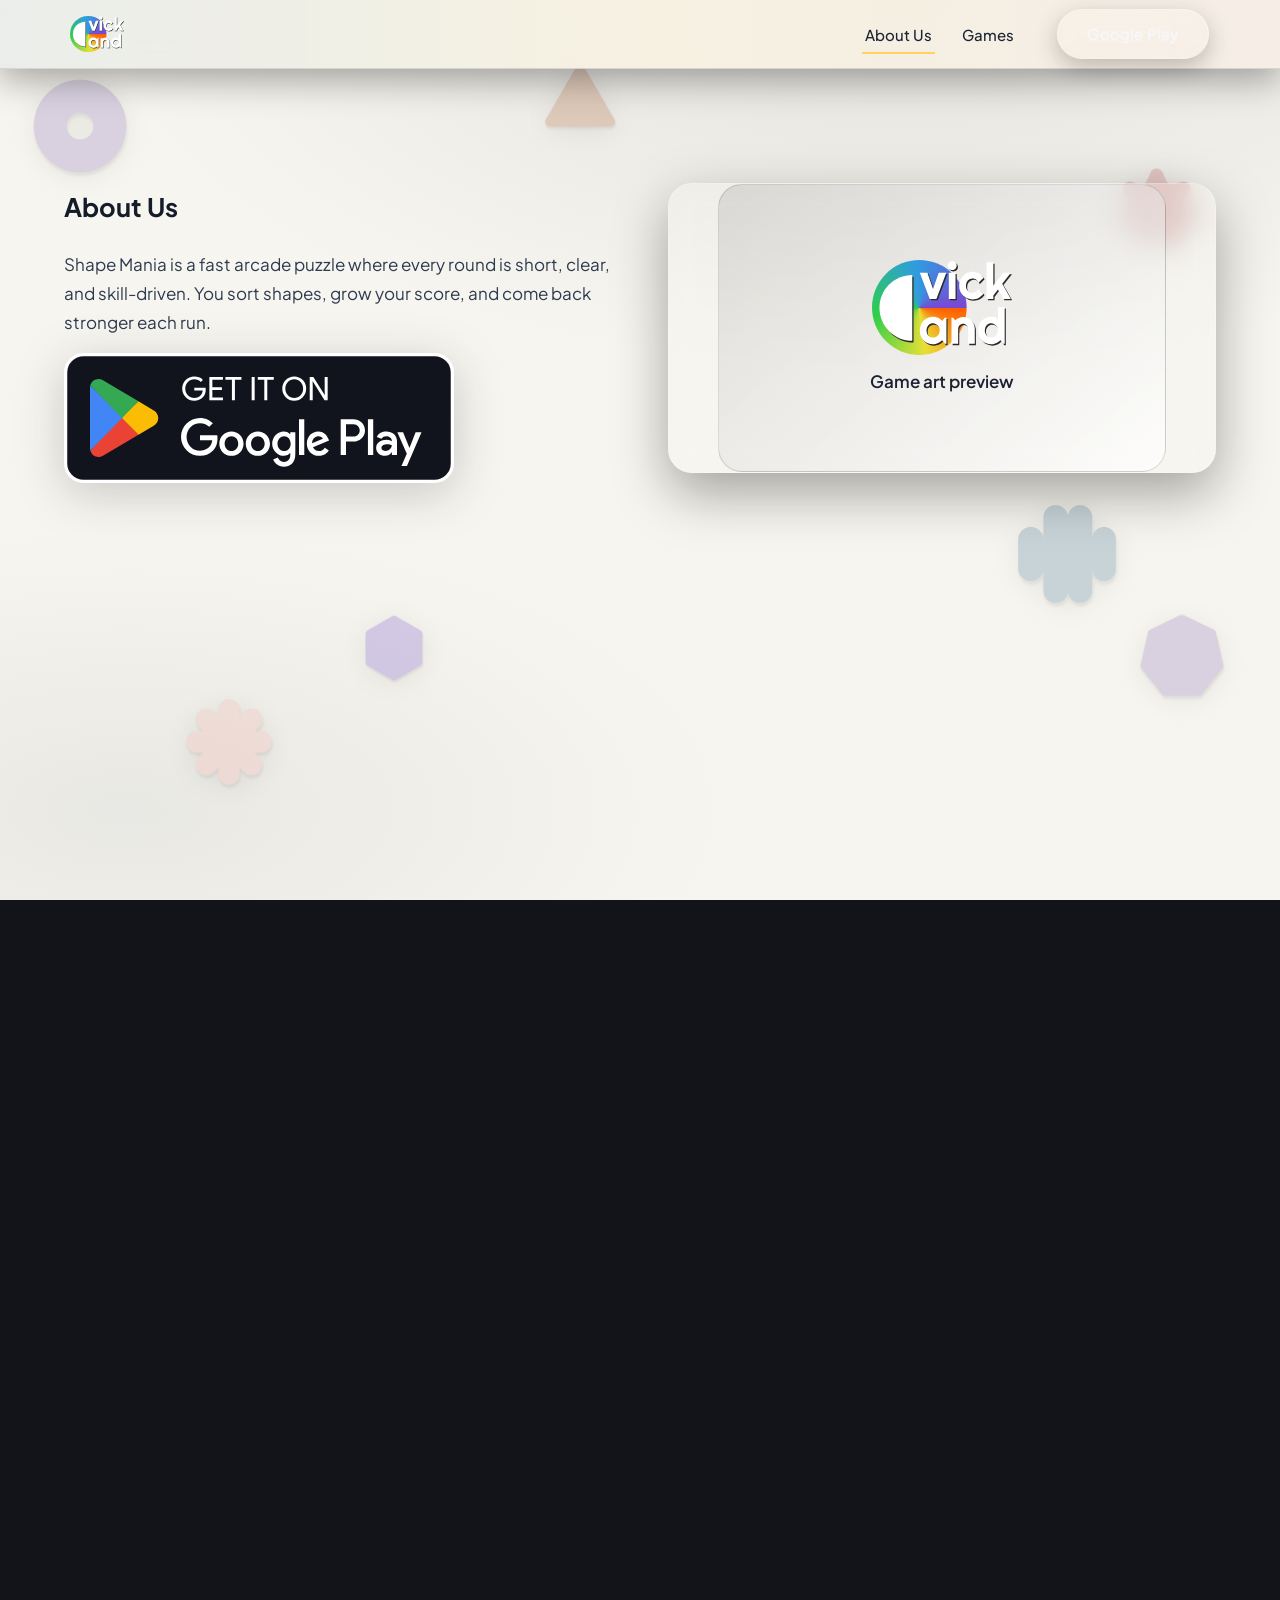
==== commit f8f31ad2: "index update" ====
--- a/index.html
+++ b/index.html
@@ -5,28 +5,28 @@
     <meta name="viewport" content="width=device-width, initial-scale=1" />
     <meta
       name="description"
-      content="Shape Mania by VICKAND — sort falling shapes, beat your best score, daily challenges and streaks. Free on Google Play."
+      content="About VICKAND and Shape Mania: gameplay highlights, studio story, and contact."
     />
-    <title>Shape Mania — puzzle game by VICKAND</title>
+    <title>About Us — VICKAND</title>
     <meta name="robots" content="index, follow" />
-    <link rel="canonical" href="/index.html" />
+    <link rel="canonical" href="/" />
     <meta property="og:type" content="website" />
-    <meta property="og:title" content="Shape Mania — puzzle game by VICKAND" />
+    <meta property="og:title" content="About Us — VICKAND" />
     <meta
       property="og:description"
-      content="Sort falling shapes, beat your best score, complete daily challenges, and keep your streak alive."
+      content="Meet VICKAND, discover Shape Mania features, and contact the team."
     />
-    <meta property="og:url" content="/index.html" />
-    <meta property="og:image" content="/assests/header%20image%20dev%20page%201.png" />
+    <meta property="og:url" content="/" />
+    <meta property="og:image" content="/assests/vickand%20logo%20no%20bg.svg" />
     <meta property="og:site_name" content="VICKAND" />
-    <meta name="twitter:card" content="summary_large_image" />
-    <meta name="twitter:title" content="Shape Mania — puzzle game by VICKAND" />
+    <meta name="twitter:card" content="summary" />
+    <meta name="twitter:title" content="About Us — VICKAND" />
     <meta
       name="twitter:description"
-      content="A skill-based puzzle game with self-paced gameplay, boosters, daily challenges, and streaks."
+      content="Studio story, gameplay highlights, and direct contact details."
     />
-    <meta name="twitter:image" content="/assests/header%20image%20dev%20page%201.png" />
-    <meta name="theme-color" content="#ffd058" />
+    <meta name="twitter:image" content="/assests/vickand%20logo%20no%20bg.svg" />
+    <meta name="theme-color" content="#f6f5f1" />
     <link rel="icon" type="image/svg+xml" href="assests/vickand%20logo%20favicon.svg" />
     <link rel="apple-touch-icon" href="assests/vickand%20logo%20favicon.svg" />
     <link rel="manifest" href="site.webmanifest" />
@@ -38,7 +38,7 @@
     />
     <link rel="stylesheet" href="css/styles.css" />
   </head>
-  <body>
+  <body class="page-about">
     <a class="skip-link" href="#main">Skip to main content</a>
     <div class="ambient-shapes" aria-hidden="true">
       <span class="ambient-shapes__flake ambient-shapes__flake--1"></span>
@@ -72,14 +72,13 @@
         </button>
         <nav class="site-nav" id="site-menu" aria-label="Main navigation">
           <ul>
-            <li><a href="index.html" aria-current="page">Home</a></li>
-            <li><a href="about.html">About</a></li>
-            <li><a href="game.html">Game</a></li>
+            <li><a href="index.html" aria-current="page">About Us</a></li>
+            <li><a href="game.html">Games</a></li>
             <li class="nav-cta-wrap">
               <a
                 class="nav-cta"
                 href="https://play.google.com/store/apps/details?id=com.vickand.shapemania"
-                >Download</a
+                >Google Play</a
               >
             </li>
           </ul>
@@ -88,230 +87,90 @@
     </header>
 
     <main id="main">
-      <section class="hero hero--focus" aria-labelledby="hero-title">
-        <span class="hero-parallax-shape hero-parallax-shape--1" aria-hidden="true"></span>
-        <span class="hero-parallax-shape hero-parallax-shape--2" aria-hidden="true"></span>
-        <span class="hero-parallax-shape hero-parallax-shape--3" aria-hidden="true"></span>
-        <div class="container">
-          <div class="hero-focus reveal-on-scroll">
-            <div class="game-mark game-mark--hero" aria-label="Shape Mania">
+      <section class="about-hero reveal-on-scroll">
+        <div class="container split">
+          <div class="split-body">
+            <h1>About Us</h1>
+            <p>
+              Shape Mania is a fast arcade puzzle where every round is short, clear, and skill-driven. You
+              sort shapes, grow your score, and come back stronger each run.
+            </p>
+            <a
+              class="store-download-link store-download-link--dark"
+              href="https://play.google.com/store/apps/details?id=com.vickand.shapemania"
+              aria-label="Get Shape Mania on Google Play"
+            >
               <img
-                src="assests/logo.png"
-                alt="Shape Mania"
-                width="280"
-                height="80"
+                src="assests/Store%20download%20button%20dark.svg"
+                alt="Get Shape Mania on Google Play"
+                width="390"
+                height="130"
                 decoding="async"
               />
+            </a>
+          </div>
+          <div class="split-visual about-hero__visual">
+            <div class="game-poster-placeholder" role="img" aria-label="Shape Mania game preview image">
+              <img src="assests/vickand%20logo%20no%20bg.svg" alt="" width="140" height="140" decoding="async" />
+              <p>Game art preview</p>
             </div>
-            <h1 id="hero-title">A simple-looking puzzle that builds real skills</h1>
-            <p class="hero-lead hero-focus__lead">
-              Shapes fall — you sort them by type. No timers, no fake pressure: space doesn’t run out
-              and you set the pace. Grow your focus, patience, and strategic thinking while chasing your
-              personal best.
-            </p>
-
-            <div class="hero-cta-hub">
-              <a
-                class="store-download-link"
-                href="https://play.google.com/store/apps/details?id=com.vickand.shapemania"
-                aria-label="Get Shape Mania on Google Play"
-                ><img
-                  src="assests/Store%20download%20button.svg"
-                  alt="Get Shape Mania on Google Play"
-                  width="390"
-                  height="130"
-                  decoding="async"
-              /></a>
-            </div>
-          </div>
-
-          <div class="hero-visual hero-visual--focus reveal-on-scroll reveal-on-scroll--delayed">
-            <img
-              src="assests/header%20image%20dev%20page%201.png"
-              alt="Shape Mania screenshot — colourful shapes and gameplay"
-              width="1200"
-              height="750"
-              decoding="async"
-              fetchpriority="high"
-            />
-            <p class="hero-badge">Shape Mania · Android · Google Play</p>
           </div>
         </div>
       </section>
 
-      <section class="section section--screens reveal-on-scroll" aria-labelledby="screens-title">
+      <section class="section reveal-on-scroll" aria-labelledby="features">
         <div class="container">
-          <header class="section-header section-header--wide section-header--center">
-            <h2 id="screens-title" class="section-title">Gameplay in motion</h2>
-            <p class="section-intro">
-              Stills from the live build — bright shapes, clear goals, room to focus.
-            </p>
-          </header>
-          <div class="screenshot-strip screenshot-strip--five screenshot-strip--showcase" role="list">
-            <figure class="screenshot-frame" role="listitem">
-              <img
-                src="assests/phone%20screenshot%208.png"
-                alt="Shape Mania — in-game progression"
-                width="390"
-                height="844"
-                loading="lazy"
-                fetchpriority="low"
-                decoding="async"
-              />
-            </figure>
-            <figure class="screenshot-frame" role="listitem">
-              <img
-                src="assests/phone%20screenshot%202.png"
-                alt="Shape Mania — colourful shapes on the board"
-                width="390"
-                height="844"
-                loading="lazy"
-                fetchpriority="low"
-                decoding="async"
-              />
-            </figure>
-            <figure class="screenshot-frame" role="listitem">
-              <img
-                src="assests/phone%20screenshot%203.png"
-                alt="Shape Mania — sorting gameplay moment"
-                width="390"
-                height="844"
-                loading="lazy"
-                fetchpriority="low"
-                decoding="async"
-              />
-            </figure>
-            <figure class="screenshot-frame" role="listitem">
-              <img
-                src="assests/phone%20screenshot%206.png"
-                alt="Shape Mania — challenge or menu screen"
-                width="390"
-                height="844"
-                loading="lazy"
-                fetchpriority="low"
-                decoding="async"
-              />
-            </figure>
-            <figure class="screenshot-frame" role="listitem">
-              <img
-                src="assests/phone%20screenshot%209.png"
-                alt="Shape Mania — score or results view"
-                width="390"
-                height="844"
-                loading="lazy"
-                fetchpriority="low"
-                decoding="async"
-              />
-            </figure>
-          </div>
-        </div>
-      </section>
-
-      <section class="section section--texture reveal-on-scroll" aria-labelledby="features-title">
-        <div class="container">
-          <header class="section-header section-header--center">
-            <h2 id="features-title" class="section-title">What makes Shape Mania stick with you</h2>
-            <p class="section-intro">
-              The essentials of the experience — aligned with how we describe the game on Google Play.
-            </p>
-          </header>
+          <h2 id="features" class="section-title">Main game features</h2>
           <div class="card-grid">
             <article class="card">
-              <div class="card-icon" aria-hidden="true">
-                <img
-                  class="card-icon__img"
-                  src="assests/shapes%20outline%20and%20fill-2.png"
-                  alt=""
-                  width="64"
-                  height="64"
-                  decoding="async"
-                />
-              </div>
-              <h3>Real progress</h3>
-              <p>
-                Feel your focus sharpen, patterns click faster, and decisions get cleaner. That’s not
-                cosmetic stats — it’s skill that compounds session after session.
-              </p>
+              <h3>Clean gameplay loop</h3>
+              <p>Simple rules, increasing pace, and satisfying runs with a clear score target.</p>
             </article>
             <article class="card">
-              <div class="card-icon" aria-hidden="true">
-                <img
-                  class="card-icon__img"
-                  src="assests/shapes%20outline%20and%20fill-5.png"
-                  alt=""
-                  width="64"
-                  height="64"
-                  decoding="async"
-                />
-              </div>
-              <h3>You vs. your best score</h3>
-              <p>
-                No online leaderboards — just yesterday’s number waiting to be beaten. Honest competition
-                with yourself.
-              </p>
+              <h3>Skill progression</h3>
+              <p>Each attempt improves reaction speed, focus, and decision-making under pressure.</p>
             </article>
             <article class="card">
-              <div class="card-icon" aria-hidden="true">
-                <img
-                  class="card-icon__img"
-                  src="assests/shapes%20outline%20and%20fill-11.png"
-                  alt=""
-                  width="64"
-                  height="64"
-                  decoding="async"
-                />
-              </div>
-              <h3>Challenges &amp; streaks</h3>
-              <p>
-                Fresh daily objectives test you in new ways. Keep a streak going for rewards and turn
-                consistency into a habit.
-              </p>
+              <h3>Quick sessions</h3>
+              <p>Designed for short mobile sessions with replay value and steady personal growth.</p>
             </article>
           </div>
         </div>
       </section>
 
-      <section class="container reveal-on-scroll" aria-labelledby="cta-title">
-        <div class="cta-band">
-          <h2 id="cta-title">How far can you go?</h2>
-          <p>
-            Boosters add real strategy: play safe or risk big for score multipliers — your call. Track your
-            personal history: last week’s ceiling becomes this week’s floor.
-          </p>
-          <a
-            class="store-download-link"
-            href="https://play.google.com/store/apps/details?id=com.vickand.shapemania"
-            aria-label="Get Shape Mania on Google Play"
-          >
-            <img
-              src="assests/Store%20download%20button.svg"
-              alt="Get Shape Mania on Google Play"
-              width="390"
-              height="130"
-              decoding="async"
-              loading="lazy"
-            />
-          </a>
+      <section class="section reveal-on-scroll" aria-labelledby="vickand-title">
+        <div class="container">
+          <div class="vickand-block">
+            <div class="vickand-block__logo-wrap">
+              <img
+                src="assests/vickand%20logo%20no%20bg.svg"
+                alt="VICKAND symbol"
+                width="120"
+                height="120"
+                decoding="async"
+              />
+            </div>
+            <div>
+              <h2 id="vickand-title" class="section-title">VICKAND</h2>
+              <p>
+                We build mobile games with bright visual identity, easy onboarding, and long-term replay
+                value. Our goal is to keep every tap meaningful and every round fair.
+              </p>
+              <a class="btn btn-primary" href="mailto:shapeinc25@gmail.com?subject=Contact%20from%20website"
+                >Contact Us</a
+              >
+            </div>
+          </div>
         </div>
       </section>
     </main>
 
     <footer class="site-footer">
       <div class="container footer-inner">
-        <div class="footer-brand">
-          <img
-            src="assests/vickand%20logo%20no%20bg.svg"
-            alt=""
-            width="36"
-            height="36"
-            decoding="async"
-          />
-          <span>VICKAND · Shape Mania</span>
-        </div>
+        <div class="footer-brand"><span>All rights reserved. VICKAND 2026.</span></div>
         <div class="footer-links">
-          <a href="about.html">About</a>
-          <a href="game.html">Game</a>
-          <a href="https://play.google.com/store/apps/details?id=com.vickand.shapemania">Google Play</a>
+          <a href="https://shapes-privacy.netlify.app/">Policy</a>
+          <a href="https://shapes-privacy.netlify.app/">Terms</a>
         </div>
       </div>
     </footer>
